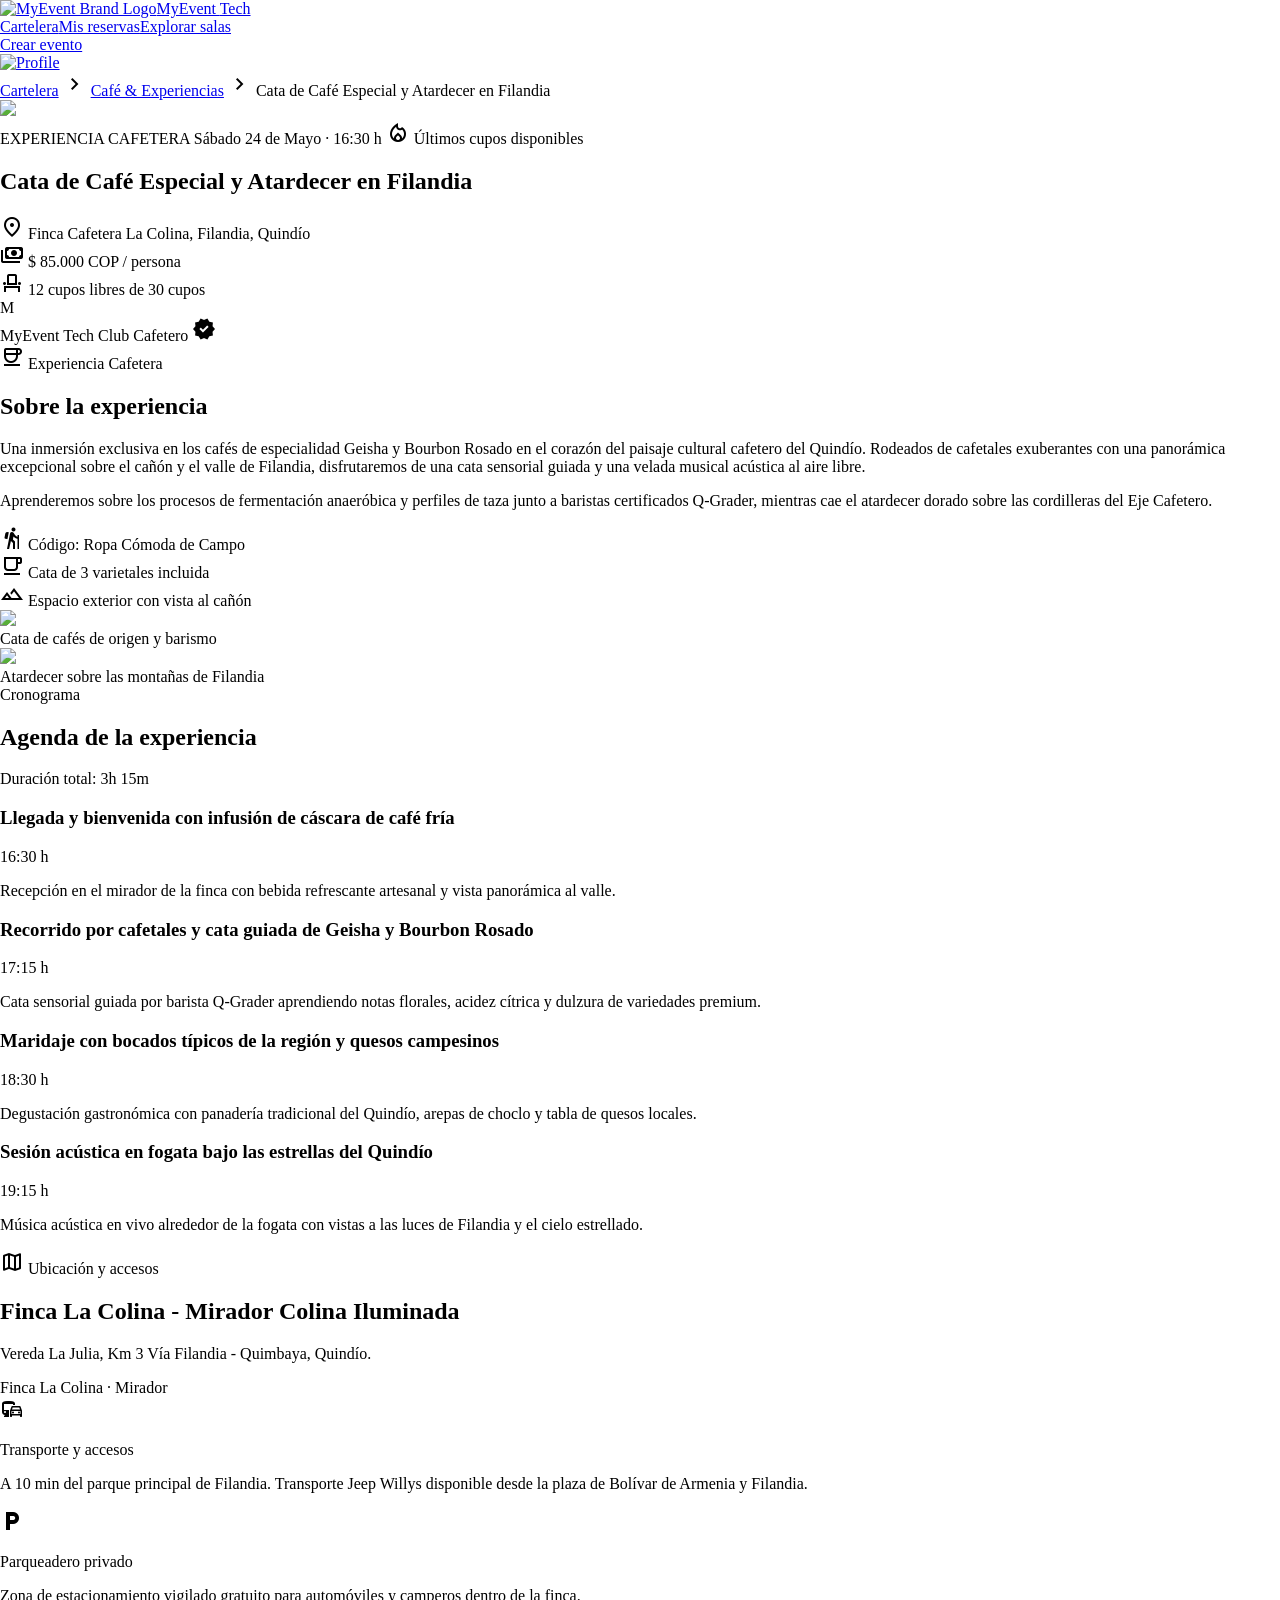
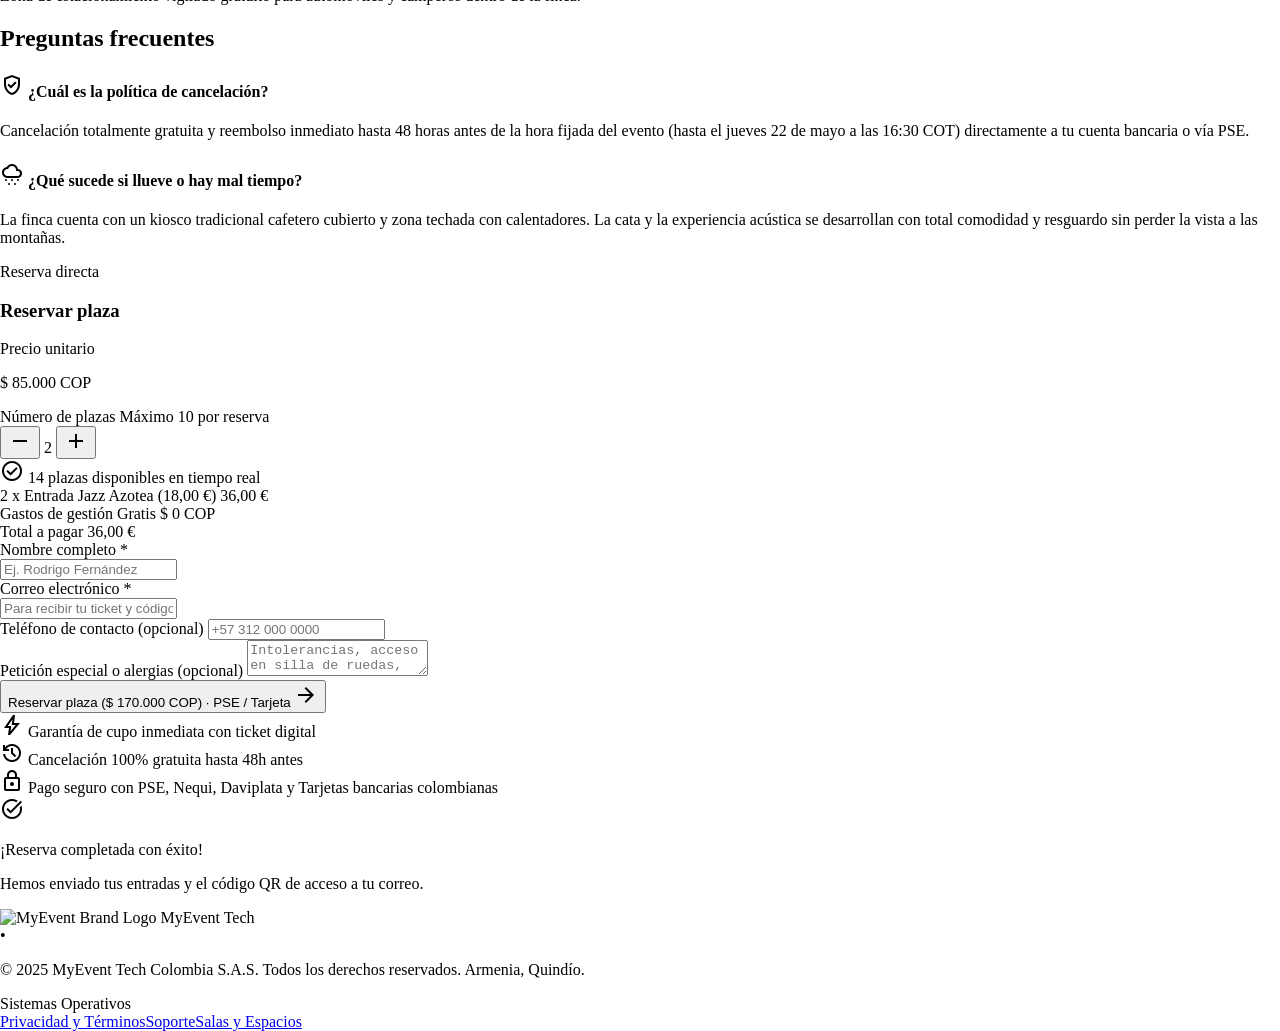
==== pages/event-detail/index.html @ c8f391ec "Structure and pages" ====
<!DOCTYPE html>
<html lang="es" data-page="event-detail" data-root="../../">

<head>
    <meta charset="utf-8">
    <meta content="width=device-width, initial-scale=1.0" name="viewport">
    <meta content="web_standard" name="shell-type">

    <!-- Fuentes -->
    <link href="https://fonts.googleapis.com" rel="preconnect">
    <link crossorigin="" href="https://fonts.gstatic.com" rel="preconnect">
    <link
        href="https://fonts.googleapis.com/css2?family=Inter:wght@400;500;600&amp;family=Space+Grotesk:wght@600;700&amp;display=swap"
        rel="stylesheet">
    <link
        href="https://fonts.googleapis.com/css2?family=Material+Symbols+Outlined:opsz,wght,FILL,GRAD@20..48,100..700,0..1,-50..200"
        rel="stylesheet">
    <link
        href="https://fonts.googleapis.com/css2?family=Material+Symbols+Outlined:wght,FILL@100..700,0..1&amp;display=swap"
        rel="stylesheet">

    <!-- Estilos propios -->
    <link rel="stylesheet" href="styles.css">

    <!-- Tailwind CDN + configuración del tema -->
    <script src="https://cdn.tailwindcss.com"></script>
    <script
        id="tailwind-config">tailwind.config = { darkMode: "class", theme: { extend: { colors: { "inverse-surface": "#2a3040", "on-secondary-fixed-variant": "#5a00c6", "on-primary-fixed-variant": "#003ea8", "on-secondary-container": "#fffbff", "on-primary-container": "#eeefff", "background": "#f9f9ff", "on-surface": "#151b2a", "error": "#ba1a1a", "surface-bright": "#f9f9ff", "on-background": "#151b2a", "inverse-on-surface": "#edf0ff", "secondary-container": "#8a4cfc", "on-secondary-fixed": "#25005a", "surface-container-highest": "#dce2f6", "on-primary-fixed": "#00174b", "primary": "#004ac6", "on-tertiary-container": "#d7f6ff", "surface-container-lowest": "#ffffff", "secondary-fixed": "#eaddff", "surface-dim": "#d3daee", "outline": "#737686", "on-tertiary-fixed": "#001f26", "primary-container": "#2563eb", "inverse-primary": "#b4c5ff", "primary-fixed": "#dbe1ff", "on-error": "#ffffff", "on-error-container": "#93000a", "tertiary-container": "#00788c", "tertiary-fixed-dim": "#4cd7f6", "surface-container": "#e9edff", "surface-variant": "#dce2f6", "on-tertiary-fixed-variant": "#004e5c", "on-primary": "#ffffff", "secondary-fixed-dim": "#d2bbff", "surface-container-low": "#f1f3ff", "tertiary-fixed": "#acedff", "error-container": "#ffdad6", "secondary": "#712ae2", "surface-container-high": "#e2e8fc", "on-surface-variant": "#434655", "surface": "#f9f9ff", "on-secondary": "#ffffff", "primary-fixed-dim": "#b4c5ff", "tertiary": "#005e6e", "outline-variant": "#c3c6d7", "on-tertiary": "#ffffff", "surface-tint": "#0053db" }, borderRadius: { DEFAULT: "0.25rem", lg: "0.5rem", xl: "0.75rem", full: "9999px" }, spacing: { "gutter-sm": "1rem", "space-xs": "0.25rem", margin: "1.5rem", "space-md": "1rem", "space-xl": "2.5rem", gutter: "1.5rem", "margin-lg": "3rem", "margin-sm": "1rem", "gutter-lg": "2rem", "space-lg": "1.5rem", "space-sm": "0.5rem" }, fontFamily: { "headline-lg": ["Space Grotesk"], "headline-lg-mobile": ["Space Grotesk"], "headline-sm": ["Space Grotesk"], "body-lg": ["Inter"], display: ["Space Grotesk"], "headline-md": ["Space Grotesk"], "display-mobile": ["Space Grotesk"], "label-lg": ["Space Grotesk"], "label-md": ["Space Grotesk"], "body-sm": ["Inter"], "label-sm": ["Space Grotesk"], "body-md": ["Inter"], "code-num": ["Space Grotesk"] }, fontSize: { "headline-lg": ["40px", { lineHeight: "48px", letterSpacing: "-0.025em", fontWeight: "600" }], "headline-lg-mobile": ["28px", { lineHeight: "34px", letterSpacing: "-0.02em", fontWeight: "600" }], "headline-sm": ["20px", { lineHeight: "28px", letterSpacing: "-0.01em", fontWeight: "600" }], "body-lg": ["18px", { lineHeight: "28px", letterSpacing: "-0.01em", fontWeight: "400" }], display: ["56px", { lineHeight: "64px", letterSpacing: "-0.03em", fontWeight: "700" }], "headline-md": ["28px", { lineHeight: "36px", letterSpacing: "-0.02em", fontWeight: "600" }], "display-mobile": ["36px", { lineHeight: "42px", letterSpacing: "-0.02em", fontWeight: "700" }], "label-lg": ["14px", { lineHeight: "20px", letterSpacing: "0.01em", fontWeight: "600" }], "label-md": ["12px", { lineHeight: "16px", letterSpacing: "0.04em", fontWeight: "600" }], "body-sm": ["13px", { lineHeight: "20px", letterSpacing: "0.005em", fontWeight: "400" }], "label-sm": ["11px", { lineHeight: "14px", letterSpacing: "0.06em", fontWeight: "700" }], "body-md": ["15px", { lineHeight: "24px", letterSpacing: "0em", fontWeight: "400" }], "code-num": ["24px", { lineHeight: "28px", letterSpacing: "-0.02em", fontWeight: "700" }] } } } };</script>
</head>

<body
    class="bg-surface font-body-md text-on-surface min-h-screen selection:bg-primary-fixed selection:text-on-primary-fixed">
    <div class="fixed inset-0 pointer-events-none z-0 overflow-hidden">
        <div
            class="absolute -top-40 left-1/2 -translate-x-1/2 w-[1000px] h-[480px] bg-gradient-to-b from-[#e0ecff]/60 via-[#dbeafe]/40 to-transparent blur-3xl opacity-70">
        </div>
        <div
            class="absolute top-1/4 right-0 w-[500px] h-[500px] bg-secondary-fixed/30 rounded-full blur-[120px] pointer-events-none">
        </div>
    </div>

    <header class="fixed top-0 inset-x-0 z-50 bg-surface/80 backdrop-blur-xl shadow-[0_1px_8px_rgba(0,0,0,0.04)]">
        <div class="h-16 max-w-7xl mx-auto px-6 lg:px-12 flex items-center justify-between gap-6">
            <div class="flex items-center gap-8"><a class="flex items-center gap-3 transition-transform active:scale-95"
                    data-path="cartelera" href="#"><img alt="MyEvent Brand Logo" class="h-8 w-auto object-contain"
                        src="https://lh3.googleusercontent.com/aida/[base64]"><span
                        class="font-headline-sm text-headline-sm font-bold tracking-tight text-on-surface">MyEvent <span
                            class="text-primary font-normal text-body-sm align-middle ml-1 px-2 py-0.5 rounded-full bg-surface-container-high">Tech</span></span></a>
                <nav class="hidden md:flex items-center gap-2"
                    data-active-classes="bg-surface-container text-primary font-label-lg rounded-full px-4 py-1.5 shadow-sm">
                    <a class="px-3.5 py-1.5 font-label-lg text-label-lg text-on-surface-variant hover:text-on-surface transition-colors rounded-full"
                        data-path="cartelera" href="#">Cartelera</a><a
                        class="px-3.5 py-1.5 font-label-lg text-label-lg text-on-surface-variant hover:text-on-surface transition-colors rounded-full"
                        data-path="mis-reservas" href="#">Mis reservas</a><a
                        class="px-3.5 py-1.5 font-label-lg text-label-lg text-on-surface-variant hover:text-on-surface transition-colors rounded-full"
                        data-path="explorar-salas" href="#">Explorar salas</a>
                </nav>
            </div>
            <div class="flex items-center gap-4"><a
                    class="hidden sm:inline-flex items-center justify-center px-4 py-2 font-label-lg text-label-lg text-on-primary bg-primary hover:bg-primary-container rounded-full transition-all shadow-[0_4px_14px_0_rgba(37,99,235,0.28)] active:scale-95"
                    data-path="crear-evento" href="#">Crear evento</a>
                <div class="flex items-center gap-3 pl-2"><a
                        class="flex items-center gap-2 rounded-full focus:outline-none focus:ring-2 focus:ring-primary focus:ring-offset-2 transition-transform hover:scale-105"
                        data-path="perfil" href="#"><img alt="Profile"
                            class="w-8 h-8 rounded-full object-cover ring-2 ring-surface-container-highest"
                            src="https://lh3.googleusercontent.com/aida-public/[base64]"></a>
                </div>
            </div>
        </div>
    </header>

    <main class="relative z-10 w-full pt-16 bg-transparent min-h-[calc(100vh-280px)]">
        <div class="flex flex-col w-full">
            <div class="max-w-7xl mx-auto w-full px-4 sm:px-6 lg:px-12 py-8">

                <!-- Breadcrumb Nav -->
                <nav aria-label="Ruta de navegación"
                    class="flex items-center gap-2 mb-6 text-on-surface-variant font-label-md text-label-md">
                    <a class="hover:text-primary transition-colors" data-path="cartelera" href="#">Cartelera</a>
                    <span class="material-symbols-outlined text-outline text-[16px]">chevron_right</span>
                    <a class="hover:text-primary transition-colors" data-path="cartelera" data-params="cat=cafe-experiencias"
                        href="#">Café &amp; Experiencias</a>
                    <span class="material-symbols-outlined text-outline text-[16px]">chevron_right</span>
                    <span class="text-on-surface font-semibold truncate max-w-xs md:max-w-md">Cata de Café Especial y
                        Atardecer en Filandia</span>
                </nav>

                <!-- Hero Card Banner -->
                <section class="relative w-full rounded-2xl overflow-hidden bg-surface-container-lowest shadow-xl mb-10">
                    <div class="absolute inset-0 z-0">
                        <img class="w-full h-full object-cover object-center filter brightness-[0.88]"
                            data-alt="Cata de café especial y atardecer con vista panorámica a la cordillera en Filandia Quindío"
                            src="https://lh3.googleusercontent.com/aida-public/[base64]">
                        <div class="absolute inset-0 bg-gradient-to-t from-[#0e1422] via-[#0e1422]/65 to-transparent">
                        </div>
                        <div class="absolute inset-0 bg-gradient-to-r from-[#0e1422]/90 via-[#0e1422]/40 to-transparent">
                        </div>
                    </div>
                    <div class="relative z-10 p-6 sm:p-10 lg:p-14 flex flex-col justify-end min-h-[440px] text-white">
                        <div class="flex flex-wrap items-center gap-3 mb-4"><span
                                class="px-3.5 py-1 rounded-full bg-primary text-on-primary font-label-sm text-label-sm tracking-wider uppercase shadow-md flex items-center gap-1.5">
                                <span class="w-1.5 h-1.5 rounded-full bg-white animate-pulse"></span>
                                EXPERIENCIA CAFETERA
                            </span>
                            <span
                                class="px-3.5 py-1 rounded-full bg-white/15 backdrop-blur-md text-white font-label-md text-label-md">
                                Sábado 24 de Mayo · 16:30 h
                            </span>
                            <span
                                class="px-3.5 py-1 rounded-full bg-rose-500/20 backdrop-blur-md text-rose-300 font-label-sm text-label-sm font-semibold flex items-center gap-1">
                                <span class="material-symbols-outlined text-[16px]">local_fire_department</span>
                                Últimos cupos disponibles
                            </span>
                        </div>
                        <h1
                            class="font-display text-headline-lg lg:text-display font-bold tracking-tight text-white mb-6 max-w-3xl leading-tight">
                            Cata de Café Especial y Atardecer en Filandia</h1>
                        <div class="flex flex-wrap items-center justify-between gap-6 pt-4 border-t border-white/15">
                            <div class="flex flex-wrap items-center gap-y-3 gap-x-6 text-slate-200 font-body-sm text-body-sm">
                                <div class="flex items-center gap-2">
                                    <span class="material-symbols-outlined text-primary-fixed-dim text-[20px]">location_on</span>
                                    <span>Finca Cafetera La Colina, Filandia, Quindío</span>
                                </div>
                                <div class="flex items-center gap-2">
                                    <span class="material-symbols-outlined text-primary-fixed-dim text-[20px]">payments</span>
                                    <span class="font-semibold text-white">$ 85.000 COP</span>
                                    <span class="text-white/70">/ persona</span>
                                </div>
                                <div class="flex items-center gap-2">
                                    <span class="material-symbols-outlined text-emerald-400 text-[20px]">event_seat</span>
                                    <span class="text-emerald-300 font-medium">12 cupos libres</span>
                                    <span class="text-white/60">de 30 cupos</span>
                                </div>
                            </div>
                            <div
                                class="flex items-center gap-3 bg-white/10 backdrop-blur-md rounded-full px-4 py-1.5 border border-white/10">
                                <div
                                    class="w-6 h-6 rounded-full bg-secondary text-on-secondary flex items-center justify-center font-label-sm text-label-sm font-bold">
                                    M
                                </div>
                                <div class="flex items-center gap-1 text-white">
                                    <span class="font-label-md text-label-md">MyEvent Tech Club Cafetero</span>
                                    <span
                                        class="material-symbols-outlined text-primary-fixed-dim text-[18px] material-symbols-filled">verified</span>
                                </div>
                            </div>
                        </div>
                    </div>
                </section>

                <!-- Main Content Layout: 2 Columns Bento / Split Panel -->
                <div class="grid grid-cols-1 lg:grid-cols-12 gap-8 items-start">

                    <!-- Left Column: Details & Experience (7 cols) -->
                    <div class="lg:col-span-7 space-y-8">

                        <!-- Experience Description -->
                        <article class="p-6 sm:p-8 rounded-2xl bg-surface-container-lowest shadow-sm">
                            <div class="flex items-center gap-2 text-primary mb-3">
                                <span class="material-symbols-outlined text-[22px]">coffee</span>
                                <span class="font-label-sm text-label-sm uppercase tracking-wider font-bold">Experiencia
                                    Cafetera</span>
                            </div>
                            <h2 class="font-headline-md text-headline-md font-bold text-on-surface mb-4">
                                Sobre la experiencia
                            </h2>
                            <div class="space-y-4 font-body-md text-body-md text-on-surface-variant leading-relaxed">
                                <p>
                                    Una inmersión exclusiva en los cafés de especialidad Geisha y Bourbon Rosado en el
                                    corazón del paisaje
                                    cultural cafetero del Quindío. Rodeados de cafetales exuberantes con una panorámica
                                    excepcional sobre
                                    el cañón y el valle de Filandia, disfrutaremos de una cata sensorial guiada y una
                                    velada musical
                                    acústica al aire libre.
                                </p>
                                <p>
                                    Aprenderemos sobre los procesos de fermentación anaeróbica y perfiles de taza junto
                                    a baristas
                                    certificados Q-Grader, mientras cae el atardecer dorado sobre las cordilleras del
                                    Eje Cafetero.
                                </p>
                                <div class="flex flex-wrap gap-4 pt-4 mt-2">
                                    <div class="flex items-center gap-2 text-on-surface bg-surface-container px-3.5 py-2 rounded-xl">
                                        <span class="material-symbols-outlined text-primary text-[20px]">hiking</span>
                                        <span class="font-label-md text-label-md">Código: Ropa Cómoda de Campo</span>
                                    </div>
                                    <div class="flex items-center gap-2 text-on-surface bg-surface-container px-3.5 py-2 rounded-xl">
                                        <span class="material-symbols-outlined text-primary text-[20px]">local_cafe</span>
                                        <span class="font-label-md text-label-md">Cata de 3 varietales incluida</span>
                                    </div>
                                    <div class="flex items-center gap-2 text-on-surface bg-surface-container px-3.5 py-2 rounded-xl">
                                        <span class="material-symbols-outlined text-primary text-[20px]">filter_hdr</span>
                                        <span class="font-label-md text-label-md">Espacio exterior con vista al cañón</span>
                                    </div>
                                </div>
                            </div>
                        </article>

                        <!-- Visual Mosaic Highlight -->
                        <div class="grid grid-cols-2 gap-4">
                            <div class="relative rounded-2xl overflow-hidden h-48 bg-surface-container-high shadow-sm group">
                                <img class="w-full h-full object-cover group-hover:scale-105 transition-transform duration-500"
                                    data-alt="Close up of artisanal coffee cupping session with freshly roasted specialty coffee beans and cupping spoons"
                                    src="https://lh3.googleusercontent.com/aida-public/[base64]">
                                <div class="absolute inset-0 bg-gradient-to-t from-black/60 via-transparent to-transparent flex items-end p-4">
                                    <span class="text-white font-label-md text-label-md font-semibold">Cata de cafés de origen y barismo</span>
                                </div>
                            </div>
                            <div class="relative rounded-2xl overflow-hidden h-48 bg-surface-container-high shadow-sm group">
                                <img class="w-full h-full object-cover group-hover:scale-105 transition-transform duration-500"
                                    data-alt="Spectacular golden sunset over lush green coffee plantation mountains in Filandia Quindio Colombia"
                                    src="https://lh3.googleusercontent.com/aida-public/[base64]">
                                <div class="absolute inset-0 bg-gradient-to-t from-black/60 via-transparent to-transparent flex items-end p-4">
                                    <span class="text-white font-label-md text-label-md font-semibold">Atardecer sobre las montañas de Filandia</span>
                                </div>
                            </div>
                        </div>

                        <!-- Event Timeline / Agenda -->
                        <article class="p-6 sm:p-8 rounded-2xl bg-surface-container-lowest shadow-sm">
                            <div class="flex items-center justify-between mb-6">
                                <div>
                                    <span class="font-label-sm text-label-sm uppercase tracking-wider font-bold text-primary">Cronograma</span>
                                    <h2 class="font-headline-md text-headline-md font-bold text-on-surface">Agenda de la experiencia</h2>
                                </div>
                                <span class="px-3 py-1 rounded-full bg-surface-container text-on-surface-variant font-label-sm text-label-sm">
                                    Duración total: 3h 15m
                                </span>
                            </div>
                            <div
                                class="relative pl-6 space-y-8 before:absolute before:left-[11px] before:top-2 before:bottom-2 before:w-[2px] before:bg-surface-container-highest">
                                <div class="relative">
                                    <span class="absolute -left-[30px] top-1 w-5 h-5 rounded-full bg-primary-container flex items-center justify-center ring-4 ring-surface-container-lowest">
                                        <span class="w-2 h-2 rounded-full bg-white"></span>
                                    </span>
                                    <div class="flex flex-col sm:flex-row sm:items-center sm:justify-between gap-1 mb-1">
                                        <h3 class="font-headline-sm text-headline-sm font-semibold text-on-surface">
                                            Llegada y bienvenida con infusión de cáscara de café fría</h3>
                                        <span class="font-code-num text-label-lg font-bold text-primary">16:30 h</span>
                                    </div>
                                    <p class="font-body-sm text-body-sm text-on-surface-variant">Recepción en el mirador
                                        de la finca con bebida refrescante artesanal y vista panorámica al valle.</p>
                                </div>
                                <div class="relative">
                                    <span class="absolute -left-[30px] top-1 w-5 h-5 rounded-full bg-secondary flex items-center justify-center ring-4 ring-surface-container-lowest">
                                        <span class="w-2 h-2 rounded-full bg-white"></span>
                                    </span>
                                    <div class="flex flex-col sm:flex-row sm:items-center sm:justify-between gap-1 mb-1">
                                        <h3 class="font-headline-sm text-headline-sm font-semibold text-on-surface">
                                            Recorrido por cafetales y cata guiada de Geisha y Bourbon Rosado</h3>
                                        <span class="font-code-num text-label-lg font-bold text-secondary">17:15 h</span>
                                    </div>
                                    <p class="font-body-sm text-body-sm text-on-surface-variant">Cata sensorial guiada
                                        por barista Q-Grader aprendiendo notas florales, acidez cítrica y dulzura de variedades premium.</p>
                                </div>
                                <div class="relative">
                                    <span class="absolute -left-[30px] top-1 w-5 h-5 rounded-full bg-outline-variant flex items-center justify-center ring-4 ring-surface-container-lowest">
                                        <span class="w-2 h-2 rounded-full bg-white"></span>
                                    </span>
                                    <div class="flex flex-col sm:flex-row sm:items-center sm:justify-between gap-1 mb-1">
                                        <h3 class="font-headline-sm text-headline-sm font-semibold text-on-surface">
                                            Maridaje con bocados típicos de la región y quesos campesinos</h3>
                                        <span class="font-code-num text-label-lg font-bold text-on-surface-variant">18:30 h</span>
                                    </div>
                                    <p class="font-body-sm text-body-sm text-on-surface-variant">Degustación
                                        gastronómica con panadería tradicional del Quindío, arepas de choclo y tabla de quesos locales.</p>
                                </div>
                                <div class="relative">
                                    <span class="absolute -left-[30px] top-1 w-5 h-5 rounded-full bg-primary flex items-center justify-center ring-4 ring-surface-container-lowest">
                                        <span class="w-2 h-2 rounded-full bg-white"></span>
                                    </span>
                                    <div class="flex flex-col sm:flex-row sm:items-center sm:justify-between gap-1 mb-1">
                                        <h3 class="font-headline-sm text-headline-sm font-semibold text-on-surface">
                                            Sesión acústica en fogata bajo las estrellas del Quindío</h3>
                                        <span class="font-code-num text-label-lg font-bold text-primary">19:15 h</span>
                                    </div>
                                    <p class="font-body-sm text-body-sm text-on-surface-variant">Música acústica en vivo
                                        alrededor de la fogata con vistas a las luces de Filandia y el cielo estrellado.</p>
                                </div>
                            </div>
                        </article>

                        <!-- Location & Map -->
                        <article class="p-6 sm:p-8 rounded-2xl bg-surface-container-lowest shadow-sm">
                            <div class="flex items-center gap-2 text-primary mb-2">
                                <span class="material-symbols-outlined text-[22px]">map</span>
                                <span class="font-label-sm text-label-sm uppercase tracking-wider font-bold">Ubicación y accesos</span>
                            </div>
                            <h2 class="font-headline-md text-headline-md font-bold text-on-surface mb-2">
                                Finca La Colina - Mirador Colina Iluminada
                            </h2>
                            <p class="font-body-md text-body-md text-on-surface-variant mb-6">
                                Vereda La Julia, Km 3 Vía Filandia - Quimbaya, Quindío.
                            </p>
                            <div class="w-full h-64 bg-surface-container-high rounded-xl relative overflow-hidden shadow-inner flex items-center justify-center"
                                data-location="Filandia Quindio">
                                <div class="absolute inset-0 bg-map-filandia"></div>
                                <div class="relative z-10 bg-surface/90 backdrop-blur-md px-4 py-2.5 rounded-full shadow-lg flex items-center gap-2.5">
                                    <span class="w-3 h-3 rounded-full bg-primary animate-ping"></span>
                                    <span class="font-label-md text-label-md text-on-surface font-bold">Finca La Colina · Mirador</span>
                                </div>
                            </div>
                            <div class="grid grid-cols-1 sm:grid-cols-2 gap-4 mt-6">
                                <div class="p-4 rounded-xl bg-surface-container-low flex items-start gap-3">
                                    <span class="material-symbols-outlined text-primary text-[24px]">commute</span>
                                    <div>
                                        <p class="font-label-md text-label-md font-bold text-on-surface">Transporte y accesos</p>
                                        <p class="font-body-sm text-body-sm text-on-surface-variant">A 10 min del parque
                                            principal de Filandia. Transporte Jeep Willys disponible desde la plaza de Bolívar de Armenia y Filandia.</p>
                                    </div>
                                </div>
                                <div class="p-4 rounded-xl bg-surface-container-low flex items-start gap-3">
                                    <span class="material-symbols-outlined text-primary text-[24px]">local_parking</span>
                                    <div>
                                        <p class="font-label-md text-label-md font-bold text-on-surface">Parqueadero privado</p>
                                        <p class="font-body-sm text-body-sm text-on-surface-variant">Zona de
                                            estacionamiento vigilado gratuito para automóviles y camperos dentro de la finca.</p>
                                    </div>
                                </div>
                            </div>
                        </article>

                        <!-- FAQs Section -->
                        <article class="p-6 sm:p-8 rounded-2xl bg-surface-container-lowest shadow-sm">
                            <h2 class="font-headline-md text-headline-md font-bold text-on-surface mb-6">
                                Preguntas frecuentes
                            </h2>
                            <div class="space-y-4">
                                <div class="p-4 rounded-xl bg-surface-container-low">
                                    <h4 class="font-headline-sm text-body-lg font-semibold text-on-surface flex items-center gap-2 mb-1">
                                        <span class="material-symbols-outlined text-primary text-[20px]">verified_user</span>
                                        ¿Cuál es la política de cancelación?
                                    </h4>
                                    <p class="font-body-sm text-body-sm text-on-surface-variant">Cancelación totalmente
                                        gratuita y reembolso inmediato hasta 48 horas antes de la hora fijada del evento (hasta el jueves 22
                                        de mayo a las 16:30 COT) directamente a tu cuenta bancaria o vía PSE.</p>
                                </div>
                                <div class="p-4 rounded-xl bg-surface-container-low">
                                    <h4 class="font-headline-sm text-body-lg font-semibold text-on-surface flex items-center gap-2 mb-1">
                                        <span class="material-symbols-outlined text-primary text-[20px]">cloudy_snowing</span>
                                        ¿Qué sucede si llueve o hay mal tiempo?
                                    </h4>
                                    <p class="font-body-sm text-body-sm text-on-surface-variant">La finca cuenta con un
                                        kiosco tradicional cafetero cubierto y zona techada con calentadores. La cata y la experiencia
                                        acústica se desarrollan con total comodidad y resguardo sin perder la vista a las montañas.</p>
                                </div>
                            </div>
                        </article>
                    </div>

                    <!-- Right Column: Interactive Booking Floating Card (5 cols) -->
                    <div class="lg:col-span-5 lg:sticky lg:top-24">
                        <div class="rounded-2xl bg-surface-container-lowest p-6 sm:p-8 shadow-[0_12px_40px_-8px_rgba(0,42,120,0.12)] relative overflow-hidden">
                            <div class="absolute top-0 left-0 right-0 h-1.5 bg-gradient-to-r from-primary via-secondary to-primary-container"></div>
                            <div class="flex items-start justify-between gap-4 mb-6">
                                <div>
                                    <span class="font-label-sm text-label-sm font-bold uppercase tracking-wider text-primary">Reserva directa</span>
                                    <h3 class="font-headline-md text-headline-md font-bold text-on-surface">Reservar plaza</h3>
                                </div>
                                <div class="text-right">
                                    <span class="text-on-surface-variant font-label-sm text-label-sm">Precio unitario</span>
                                    <p class="font-code-num text-headline-sm text-primary font-bold">$ 85.000 COP</p>
                                </div>
                            </div>

                            <!-- Interactive Stepper -->
                            <div class="bg-surface-container-low rounded-xl p-4 mb-6">
                                <div class="flex items-center justify-between mb-2">
                                    <div>
                                        <span class="font-headline-sm text-body-md font-semibold text-on-surface block">Número de plazas</span>
                                        <span class="font-body-sm text-body-sm text-on-surface-variant">Máximo 10 por reserva</span>
                                    </div>
                                    <div class="flex items-center gap-3 bg-surface-container-lowest px-3 py-1.5 rounded-full shadow-sm">
                                        <button aria-label="Restar una plaza"
                                            class="w-8 h-8 rounded-full bg-surface-container text-on-surface flex items-center justify-center hover:bg-surface-container-highest transition-colors active:scale-95 disabled:opacity-40"
                                            id="btn-decrement" type="button">
                                            <span class="material-symbols-outlined text-[18px]">remove</span>
                                        </button>
                                        <span class="font-code-num text-headline-sm text-on-surface font-bold min-w-[24px] text-center" id="ticket-count">2</span>
                                        <button aria-label="Añadir una plaza"
                                            class="w-8 h-8 rounded-full bg-primary text-on-primary flex items-center justify-center hover:bg-primary-container transition-colors active:scale-95"
                                            id="btn-increment" type="button">
                                            <span class="material-symbols-outlined text-[18px]">add</span>
                                        </button>
                                    </div>
                                </div>
                                <div class="flex items-center gap-1.5 text-emerald-600 font-label-md text-label-md mt-2 pt-2 border-t border-surface-container">
                                    <span class="material-symbols-outlined text-[16px]">check_circle</span>
                                    <span>14 plazas disponibles en tiempo real</span>
                                </div>
                            </div>

                            <!-- Price Breakdown -->
                            <div class="space-y-2.5 mb-6 text-body-sm font-body-sm text-on-surface-variant border-b border-surface-container pb-5">
                                <div class="flex items-center justify-between">
                                    <span id="label-tickets-calc">2 x Entrada Jazz Azotea (18,00 €)</span>
                                    <span class="font-medium text-on-surface font-code-num" id="tickets-subtotal">36,00 €</span>
                                </div>
                                <div class="flex items-center justify-between">
                                    <span class="flex items-center gap-1">
                                        Gastos de gestión
                                        <span class="px-1.5 py-0.5 rounded bg-emerald-100 text-emerald-700 text-[10px] font-bold uppercase">Gratis</span>
                                    </span>
                                    <span class="font-medium text-emerald-600 font-code-num">$ 0 COP</span>
                                </div>
                                <div class="flex items-center justify-between pt-2 text-on-surface font-headline-sm text-headline-sm">
                                    <span>Total a pagar</span>
                                    <span class="text-primary font-code-num font-bold" id="total-price">36,00 €</span>
                                </div>
                            </div>

                            <!-- Booking Input Form -->
                            <form class="space-y-4" id="reservation-form"
                                onsubmit="event.preventDefault(); handleBooking();">
                                <div>
                                    <label class="block font-label-md text-label-md text-on-surface mb-1 font-medium" for="name">
                                        Nombre completo <span class="text-error">*</span>
                                    </label>
                                    <div class="relative">
                                        <input
                                            class="w-full h-12 px-4 rounded-xl bg-surface-container-low text-on-surface placeholder:text-outline font-body-md text-body-md focus:outline-none focus:ring-2 focus:ring-primary focus:bg-surface-container-lowest transition-all"
                                            id="name" placeholder="Ej. Rodrigo Fernández" required="" type="text">
                                    </div>
                                </div>
                                <div>
                                    <label class="block font-label-md text-label-md text-on-surface mb-1 font-medium" for="email">
                                        Correo electrónico <span class="text-error">*</span>
                                    </label>
                                    <div class="relative">
                                        <input
                                            class="w-full h-12 px-4 rounded-xl bg-surface-container-low text-on-surface placeholder:text-outline font-body-md text-body-md focus:outline-none focus:ring-2 focus:ring-primary focus:bg-surface-container-lowest transition-all"
                                            id="email" placeholder="Para recibir tu ticket y código QR" required=""
                                            type="email">
                                    </div>
                                </div>
                                <div>
                                    <label class="block font-label-md text-label-md text-on-surface mb-1 font-medium" for="phone">
                                        Teléfono de contacto <span class="text-on-surface-variant font-normal">(opcional)</span>
                                    </label>
                                    <input
                                        class="w-full h-12 px-4 rounded-xl bg-surface-container-low text-on-surface placeholder:text-outline font-body-md text-body-md focus:outline-none focus:ring-2 focus:ring-primary focus:bg-surface-container-lowest transition-all"
                                        id="phone" placeholder="+57 312 000 0000" type="tel">
                                </div>
                                <div>
                                    <label class="block font-label-md text-label-md text-on-surface mb-1 font-medium" for="notes">
                                        Petición especial o alergias <span class="text-on-surface-variant font-normal">(opcional)</span>
                                    </label>
                                    <textarea
                                        class="w-full p-3 rounded-xl bg-surface-container-low text-on-surface placeholder:text-outline font-body-sm text-body-sm focus:outline-none focus:ring-2 focus:ring-primary focus:bg-surface-container-lowest transition-all resize-none"
                                        id="notes" placeholder="Intolerancias, acceso en silla de ruedas, etc."
                                        rows="2"></textarea>
                                </div>
                                <button
                                    class="w-full h-14 mt-4 rounded-full bg-primary hover:bg-primary-container text-on-primary font-label-lg text-label-lg font-bold shadow-[0_6px_20px_0_rgba(37,99,235,0.38)] active:scale-[0.98] transition-all flex items-center justify-center gap-2 group"
                                    id="btn-submit" type="submit">
                                    <span id="btn-submit-text">Reservar plaza ($ 170.000 COP) · PSE / Tarjeta</span>
                                    <span class="material-symbols-outlined text-[20px] group-hover:translate-x-1 transition-transform">arrow_forward</span>
                                </button>
                            </form>

                            <!-- Security and Guarantee Badges -->
                            <div class="mt-6 pt-5 border-t border-surface-container space-y-2.5">
                                <div class="flex items-center gap-2 text-on-surface font-label-sm text-label-sm">
                                    <span class="material-symbols-outlined text-primary text-[18px]">bolt</span>
                                    <span>Garantía de cupo inmediata con ticket digital</span>
                                </div>
                                <div class="flex items-center gap-2 text-on-surface-variant font-label-sm text-label-sm">
                                    <span class="material-symbols-outlined text-emerald-600 text-[18px]">history</span>
                                    <span>Cancelación 100% gratuita hasta 48h antes</span>
                                </div>
                                <div class="flex items-center gap-2 text-on-surface-variant font-label-sm text-label-sm">
                                    <span class="material-symbols-outlined text-outline text-[18px]">lock</span>
                                    <span>Pago seguro con PSE, Nequi, Daviplata y Tarjetas bancarias colombianas</span>
                                </div>
                            </div>

                            <!-- Notification Toast (Hidden by default) -->
                            <div class="hidden mt-6 p-4 rounded-xl bg-emerald-50 text-emerald-900 flex items-start gap-3 border border-emerald-200 animate-fadeIn"
                                id="booking-success">
                                <span class="material-symbols-outlined text-emerald-600 text-[24px]">task_alt</span>
                                <div>
                                    <p class="font-headline-sm text-body-md font-bold text-emerald-900">¡Reserva completada con éxito!</p>
                                    <p class="font-body-sm text-body-sm text-emerald-700">Hemos enviado tus entradas y el código QR de acceso a tu correo.</p>
                                </div>
                            </div>
                        </div>
                    </div>
                </div>
            </div>
        </div>
    </main>

    <footer class="relative z-10 w-full bg-surface-container-low mt-20 shadow-[0_-1px_12px_rgba(0,0,0,0.02)]">
        <div class="max-w-7xl mx-auto px-6 lg:px-12 py-12 flex flex-col md:flex-row items-center justify-between gap-6">
            <div class="flex flex-col sm:flex-row items-center gap-4 text-center sm:text-left">
                <div class="flex items-center gap-2.5">
                    <img alt="MyEvent Brand Logo" class="h-5 w-auto object-contain grayscale opacity-70"
                        src="https://lh3.googleusercontent.com/aida/[base64]">
                    <span class="font-headline-sm text-label-lg font-bold text-on-surface-variant">MyEvent Tech</span>
                </div>
                <span class="hidden sm:inline text-outline-variant">•</span>
                <p class="font-body-sm text-body-sm text-on-surface-variant">© 2025 MyEvent Tech Colombia S.A.S. Todos
                    los derechos reservados. Armenia, Quindío.</p>
            </div>
            <div class="flex flex-wrap items-center justify-center gap-6 font-label-sm text-label-sm text-on-surface-variant">
                <div class="flex items-center gap-2"><span
                        class="inline-block w-2 h-2 rounded-full bg-emerald-500 animate-pulse"></span><span
                        class="text-on-surface-variant font-medium">Sistemas Operativos</span></div><a
                    class="hover:text-on-surface transition-colors" data-path="privacidad" href="#">Privacidad y
                    Términos</a><a class="hover:text-on-surface transition-colors" data-path="soporte"
                    href="#">Soporte</a><a class="hover:text-on-surface transition-colors" data-path="explorar-salas"
                    href="#">Salas y Espacios</a>
            </div>
        </div>
    </footer>

    <script src="script.js"></script>
    <script src="../../nav.js"></script>
</body>

</html>
---- pages/event-detail/styles.css ----
/* ============================================================
   MyEvent Tech — Detalle de Evento
   Estilos base + utilidades propias
   (los estilos visuales vienen de Tailwind CDN)
   ============================================================ */

/* ---------- Reset / Base ---------- */
html,
body {
  margin: 0;
  padding: 0;
}

body {
  overscroll-behavior: none;
}

/* Evita márgenes fantasma dentro de <main> */
main > :first-child {
  margin-top: 0 !important;
}

main > :last-child {
  margin-bottom: 0 !important;
}

/* ---------- Scrollbars ---------- */
::-webkit-scrollbar {
  display: none;
}

.scrollbar-none {
  -ms-overflow-style: none;  /* IE / Edge */
  scrollbar-width: none;     /* Firefox */
}

.scrollbar-none::-webkit-scrollbar {
  display: none;
}

/* ---------- Utilidades extraídas de estilos inline ---------- */

/* Icono Material Symbols con relleno sólido */
.material-symbols-filled {
  font-variation-settings: 'FILL' 1;
}

/* Fondo del mapa: Finca La Colina – Mirador (Filandia, Quindío) */
.bg-map-filandia {
  background-image: url('https://lh3.googleusercontent.com/aida-public/[base64]');
  background-size: cover;
  background-position: center;
}

/* ---------- Animación de aparición (toast de reserva) ---------- */
@keyframes fadeIn {
  from {
    opacity: 0;
    transform: translateY(6px);
  }
  to {
    opacity: 1;
    transform: translateY(0);
  }
}

.animate-fadeIn {
  animation: fadeIn 0.35s ease-out both;
}
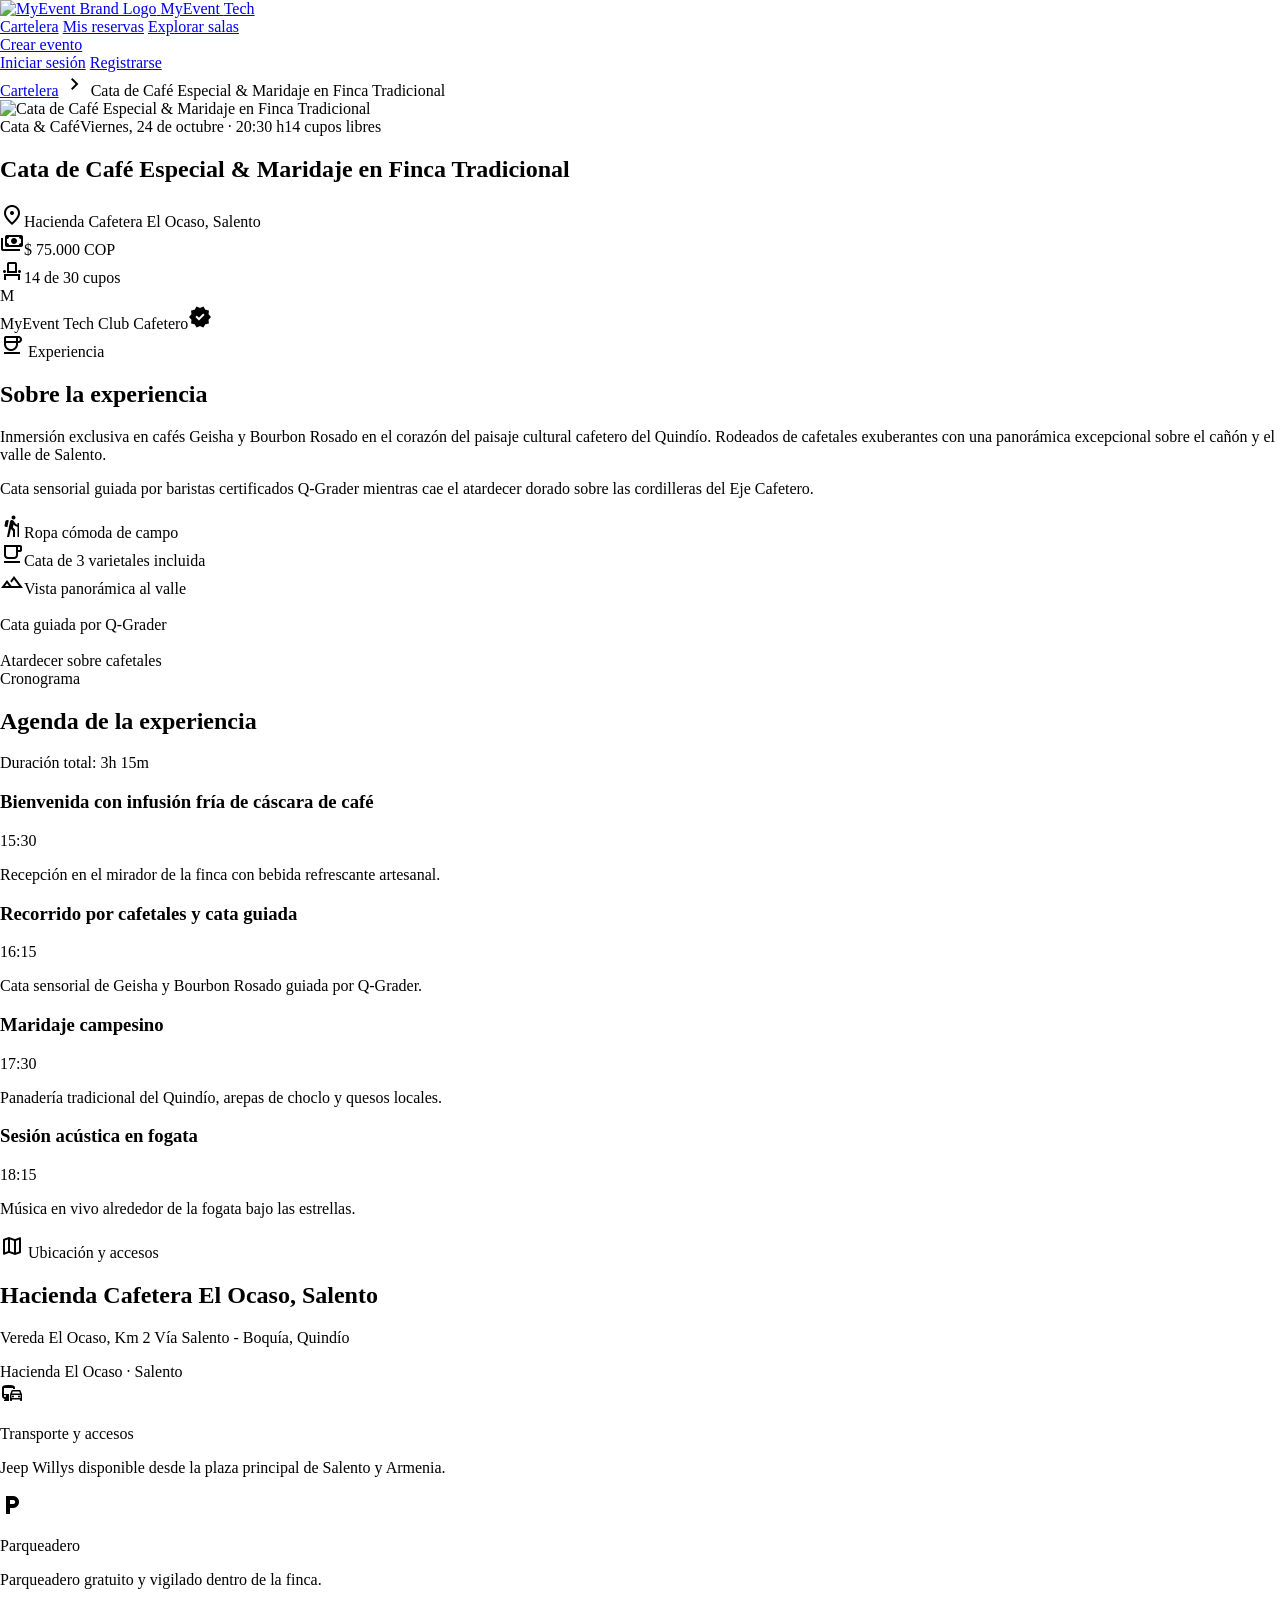
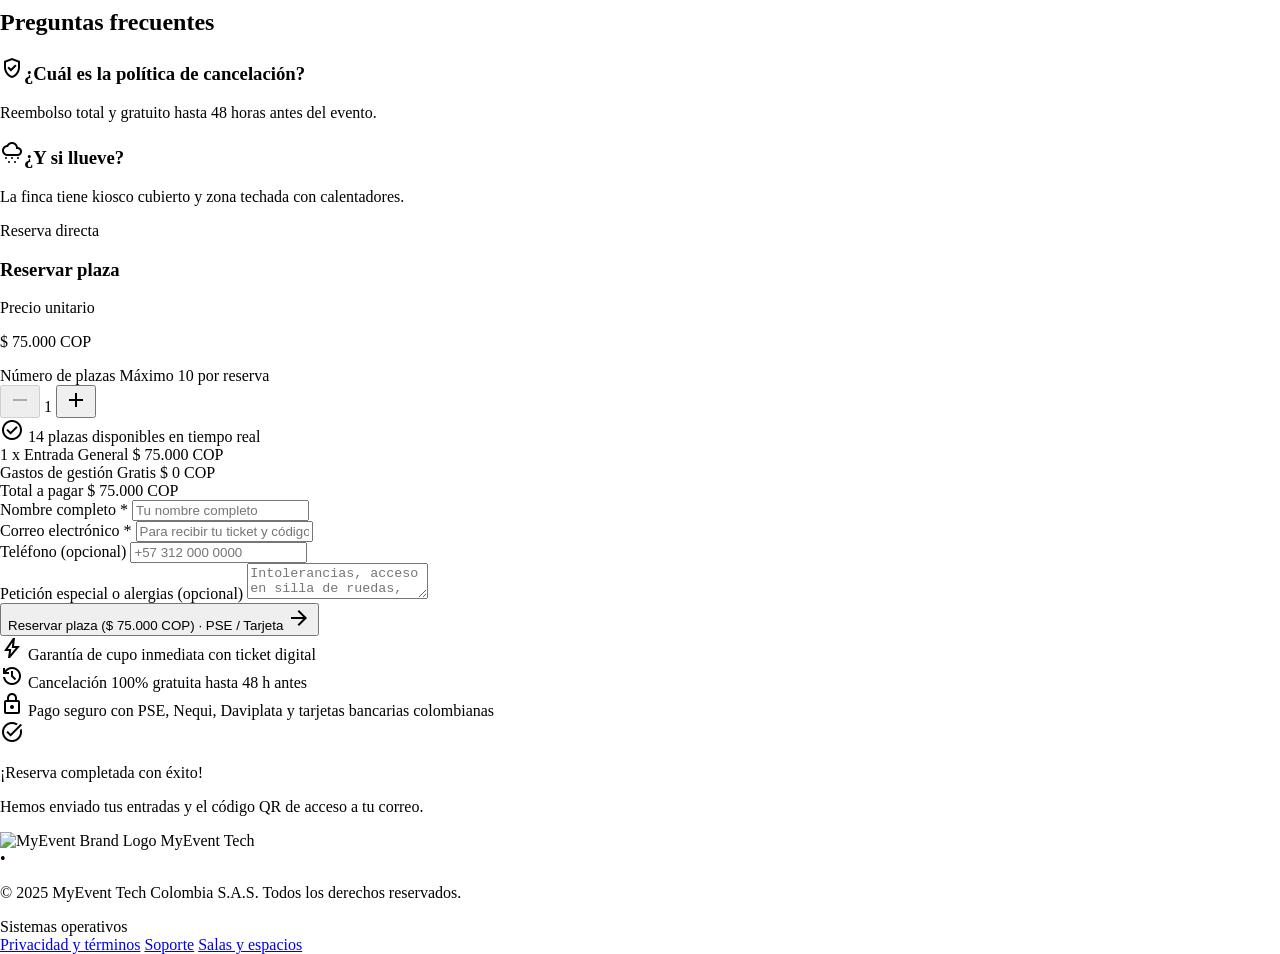
==== commit a7d2a851: "Event detail complete" ====
--- a/pages/event-detail/index.html
+++ b/pages/event-detail/index.html
@@ -2,521 +2,320 @@
 <html lang="es" data-page="event-detail" data-root="../../">
 
 <head>
-    <meta charset="utf-8">
-    <meta content="width=device-width, initial-scale=1.0" name="viewport">
-    <meta content="web_standard" name="shell-type">
-
-    <!-- Fuentes -->
-    <link href="https://fonts.googleapis.com" rel="preconnect">
-    <link crossorigin="" href="https://fonts.gstatic.com" rel="preconnect">
-    <link
-        href="https://fonts.googleapis.com/css2?family=Inter:wght@400;500;600&amp;family=Space+Grotesk:wght@600;700&amp;display=swap"
-        rel="stylesheet">
-    <link
-        href="https://fonts.googleapis.com/css2?family=Material+Symbols+Outlined:opsz,wght,FILL,GRAD@20..48,100..700,0..1,-50..200"
-        rel="stylesheet">
-    <link
-        href="https://fonts.googleapis.com/css2?family=Material+Symbols+Outlined:wght,FILL@100..700,0..1&amp;display=swap"
-        rel="stylesheet">
-
-    <!-- Estilos propios -->
-    <link rel="stylesheet" href="styles.css">
-
-    <!-- Tailwind CDN + configuración del tema -->
-    <script src="https://cdn.tailwindcss.com"></script>
-    <script
-        id="tailwind-config">tailwind.config = { darkMode: "class", theme: { extend: { colors: { "inverse-surface": "#2a3040", "on-secondary-fixed-variant": "#5a00c6", "on-primary-fixed-variant": "#003ea8", "on-secondary-container": "#fffbff", "on-primary-container": "#eeefff", "background": "#f9f9ff", "on-surface": "#151b2a", "error": "#ba1a1a", "surface-bright": "#f9f9ff", "on-background": "#151b2a", "inverse-on-surface": "#edf0ff", "secondary-container": "#8a4cfc", "on-secondary-fixed": "#25005a", "surface-container-highest": "#dce2f6", "on-primary-fixed": "#00174b", "primary": "#004ac6", "on-tertiary-container": "#d7f6ff", "surface-container-lowest": "#ffffff", "secondary-fixed": "#eaddff", "surface-dim": "#d3daee", "outline": "#737686", "on-tertiary-fixed": "#001f26", "primary-container": "#2563eb", "inverse-primary": "#b4c5ff", "primary-fixed": "#dbe1ff", "on-error": "#ffffff", "on-error-container": "#93000a", "tertiary-container": "#00788c", "tertiary-fixed-dim": "#4cd7f6", "surface-container": "#e9edff", "surface-variant": "#dce2f6", "on-tertiary-fixed-variant": "#004e5c", "on-primary": "#ffffff", "secondary-fixed-dim": "#d2bbff", "surface-container-low": "#f1f3ff", "tertiary-fixed": "#acedff", "error-container": "#ffdad6", "secondary": "#712ae2", "surface-container-high": "#e2e8fc", "on-surface-variant": "#434655", "surface": "#f9f9ff", "on-secondary": "#ffffff", "primary-fixed-dim": "#b4c5ff", "tertiary": "#005e6e", "outline-variant": "#c3c6d7", "on-tertiary": "#ffffff", "surface-tint": "#0053db" }, borderRadius: { DEFAULT: "0.25rem", lg: "0.5rem", xl: "0.75rem", full: "9999px" }, spacing: { "gutter-sm": "1rem", "space-xs": "0.25rem", margin: "1.5rem", "space-md": "1rem", "space-xl": "2.5rem", gutter: "1.5rem", "margin-lg": "3rem", "margin-sm": "1rem", "gutter-lg": "2rem", "space-lg": "1.5rem", "space-sm": "0.5rem" }, fontFamily: { "headline-lg": ["Space Grotesk"], "headline-lg-mobile": ["Space Grotesk"], "headline-sm": ["Space Grotesk"], "body-lg": ["Inter"], display: ["Space Grotesk"], "headline-md": ["Space Grotesk"], "display-mobile": ["Space Grotesk"], "label-lg": ["Space Grotesk"], "label-md": ["Space Grotesk"], "body-sm": ["Inter"], "label-sm": ["Space Grotesk"], "body-md": ["Inter"], "code-num": ["Space Grotesk"] }, fontSize: { "headline-lg": ["40px", { lineHeight: "48px", letterSpacing: "-0.025em", fontWeight: "600" }], "headline-lg-mobile": ["28px", { lineHeight: "34px", letterSpacing: "-0.02em", fontWeight: "600" }], "headline-sm": ["20px", { lineHeight: "28px", letterSpacing: "-0.01em", fontWeight: "600" }], "body-lg": ["18px", { lineHeight: "28px", letterSpacing: "-0.01em", fontWeight: "400" }], display: ["56px", { lineHeight: "64px", letterSpacing: "-0.03em", fontWeight: "700" }], "headline-md": ["28px", { lineHeight: "36px", letterSpacing: "-0.02em", fontWeight: "600" }], "display-mobile": ["36px", { lineHeight: "42px", letterSpacing: "-0.02em", fontWeight: "700" }], "label-lg": ["14px", { lineHeight: "20px", letterSpacing: "0.01em", fontWeight: "600" }], "label-md": ["12px", { lineHeight: "16px", letterSpacing: "0.04em", fontWeight: "600" }], "body-sm": ["13px", { lineHeight: "20px", letterSpacing: "0.005em", fontWeight: "400" }], "label-sm": ["11px", { lineHeight: "14px", letterSpacing: "0.06em", fontWeight: "700" }], "body-md": ["15px", { lineHeight: "24px", letterSpacing: "0em", fontWeight: "400" }], "code-num": ["24px", { lineHeight: "28px", letterSpacing: "-0.02em", fontWeight: "700" }] } } } };</script>
+  <meta charset="utf-8">
+  <meta content="width=device-width, initial-scale=1.0" name="viewport">
+  <meta content="web_standard" name="shell-type">
+
+  <title>Cargando evento… | MyEvent Tech</title>
+  <meta name="description" content="Detalle del evento en MyEvent Tech.">
+  <meta name="theme-color" content="#004ac6">
+
+  <meta property="og:type" content="website">
+  <meta property="og:title" content="Evento | MyEvent Tech">
+  <meta property="og:description" content="Reserva tu plaza en MyEvent Tech.">
+  <meta property="og:locale" content="es_CO">
+
+  <link href="https://fonts.googleapis.com" rel="preconnect">
+  <link crossorigin href="https://fonts.gstatic.com" rel="preconnect">
+  <link href="https://fonts.googleapis.com/css2?family=Inter:wght@400;500;600&family=Space+Grotesk:wght@600;700&display=swap" rel="stylesheet">
+  <link href="https://fonts.googleapis.com/css2?family=Material+Symbols+Outlined:opsz,wght,FILL,GRAD@20..48,100..700,0..1,-50..200" rel="stylesheet">
+
+  <link rel="stylesheet" href="styles.css">
+
+  <script src="https://cdn.tailwindcss.com"></script>
+  <script id="tailwind-config">
+    tailwind.config = {
+      darkMode: "class",
+      theme: {
+        extend: {
+          colors: {
+            "inverse-surface":"#2a3040","on-secondary-fixed-variant":"#5a00c6","on-primary-fixed-variant":"#003ea8","on-secondary-container":"#fffbff","on-primary-container":"#eeefff","background":"#f9f9ff","on-surface":"#151b2a","error":"#ba1a1a","surface-bright":"#f9f9ff","on-background":"#151b2a","inverse-on-surface":"#edf0ff","secondary-container":"#8a4cfc","on-secondary-fixed":"#25005a","surface-container-highest":"#dce2f6","on-primary-fixed":"#00174b","primary":"#004ac6","on-tertiary-container":"#d7f6ff","surface-container-lowest":"#ffffff","secondary-fixed":"#eaddff","surface-dim":"#d3daee","outline":"#737686","on-tertiary-fixed":"#001f26","primary-container":"#2563eb","inverse-primary":"#b4c5ff","primary-fixed":"#dbe1ff","on-error":"#ffffff","on-error-container":"#93000a","tertiary-container":"#00788c","tertiary-fixed-dim":"#4cd7f6","surface-container":"#e9edff","surface-variant":"#dce2f6","on-tertiary-fixed-variant":"#004e5c","on-primary":"#ffffff","secondary-fixed-dim":"#d2bbff","surface-container-low":"#f1f3ff","tertiary-fixed":"#acedff","error-container":"#ffdad6","secondary":"#712ae2","surface-container-high":"#e2e8fc","on-surface-variant":"#434655","surface":"#f9f9ff","on-secondary":"#ffffff","primary-fixed-dim":"#b4c5ff","tertiary":"#005e6e","outline-variant":"#c3c6d7","on-tertiary":"#ffffff","surface-tint":"#0053db"
+          },
+          borderRadius: { DEFAULT:"0.25rem", lg:"0.5rem", xl:"0.75rem", full:"9999px" },
+          fontFamily: {
+            "headline-lg":["Space Grotesk"], "headline-lg-mobile":["Space Grotesk"], "headline-sm":["Space Grotesk"],
+            "body-lg":["Inter"], display:["Space Grotesk"], "headline-md":["Space Grotesk"], "display-mobile":["Space Grotesk"],
+            "label-lg":["Space Grotesk"], "label-md":["Space Grotesk"], "label-sm":["Inter"], "code-num":["Space Grotesk"],
+            "body-md":["Inter"], "body-sm":["Inter"]
+          },
+          fontSize: {
+            "display":["3.5rem",{lineHeight:"1.1",letterSpacing:"-0.02em"}],
+            "display-mobile":["2.25rem",{lineHeight:"1.15",letterSpacing:"-0.02em"}],
+            "headline-lg":["2.25rem",{lineHeight:"1.2",letterSpacing:"-0.01em"}],
+            "headline-md":["1.5rem",{lineHeight:"1.3"}],
+            "headline-sm":["1.125rem",{lineHeight:"1.4"}],
+            "body-lg":["1.0625rem",{lineHeight:"1.6"}],
+            "body-md":["1rem",{lineHeight:"1.6"}],
+            "body-sm":["0.875rem",{lineHeight:"1.55"}],
+            "label-lg":["0.9375rem",{lineHeight:"1.4"}],
+            "label-md":["0.8125rem",{lineHeight:"1.4"}],
+            "label-sm":["0.75rem",{lineHeight:"1.4"}],
+            "code-num":["1rem",{lineHeight:"1.4",letterSpacing:"0.01em"}]
+          }
+        }
+      }
+    };
+  </script>
 </head>
 
-<body
-    class="bg-surface font-body-md text-on-surface min-h-screen selection:bg-primary-fixed selection:text-on-primary-fixed">
-    <div class="fixed inset-0 pointer-events-none z-0 overflow-hidden">
-        <div
-            class="absolute -top-40 left-1/2 -translate-x-1/2 w-[1000px] h-[480px] bg-gradient-to-b from-[#e0ecff]/60 via-[#dbeafe]/40 to-transparent blur-3xl opacity-70">
+<body class="bg-surface font-body-md text-on-surface min-h-screen selection:bg-primary-fixed selection:text-on-primary-fixed">
+
+  <div class="fixed inset-0 pointer-events-none z-0 overflow-hidden">
+    <div class="absolute -top-40 left-1/2 -translate-x-1/2 w-[1000px] h-[480px] bg-gradient-to-b from-[#e0ecff]/60 via-[#dbeafe]/40 to-transparent blur-3xl opacity-70"></div>
+    <div class="absolute top-1/4 right-0 w-[500px] h-[500px] bg-secondary-fixed/30 rounded-full blur-[120px]"></div>
+  </div>
+
+  <header class="fixed top-0 inset-x-0 z-50 bg-surface/80 backdrop-blur-xl shadow-[0_1px_8px_rgba(0,0,0,0.04)]">
+    <div class="h-16 max-w-7xl mx-auto px-6 lg:px-12 flex items-center justify-between gap-6">
+      <div class="flex items-center gap-8">
+        <a class="flex items-center gap-3 transition-transform active:scale-95" data-path="cartelera" href="#">
+          <img alt="MyEvent Brand Logo" class="h-8 w-auto object-contain"
+            src="https://lh3.googleusercontent.com/aida/[base64]">
+          <span class="font-headline-sm text-headline-sm font-bold tracking-tight text-on-surface">MyEvent
+            <span class="text-primary font-normal text-body-sm align-middle ml-1 px-2 py-0.5 rounded-full bg-surface-container-high">Tech</span>
+          </span>
+        </a>
+        <nav class="hidden md:flex items-center gap-2">
+          <a class="px-3.5 py-1.5 font-label-lg text-on-surface-variant hover:text-on-surface transition-colors rounded-full" data-path="cartelera" href="#">Cartelera</a>
+          <a class="px-3.5 py-1.5 font-label-lg text-on-surface-variant hover:text-on-surface transition-colors rounded-full" data-path="mis-reservas" href="#">Mis reservas</a>
+          <a class="px-3.5 py-1.5 font-label-lg text-on-surface-variant hover:text-on-surface transition-colors rounded-full" data-path="explorar-salas" href="#">Explorar salas</a>
+        </nav>
+      </div>
+      <div class="flex items-center gap-4">
+        <a class="hidden sm:inline-flex items-center justify-center px-4 py-2 font-label-lg text-on-primary bg-primary hover:bg-primary-container rounded-full transition-all shadow-[0_4px_14px_0_rgba(37,99,235,0.28)] active:scale-95" data-path="crear-evento" href="#">Crear evento</a>
+        <div class="flex items-center gap-3">
+          <a class="inline-flex items-center justify-center px-4 py-2 font-label-lg text-on-surface-variant hover:text-on-surface hover:bg-surface-container-high rounded-full transition-all" data-path="login" href="#">Iniciar sesión</a>
+          <a class="inline-flex items-center justify-center px-4 py-2 font-label-lg text-on-primary bg-primary hover:bg-primary-container rounded-full transition-all shadow-[0_4px_14px_0_rgba(37,99,235,0.28)] active:scale-95" data-path="register" href="#">Registrarse</a>
         </div>
-        <div
-            class="absolute top-1/4 right-0 w-[500px] h-[500px] bg-secondary-fixed/30 rounded-full blur-[120px] pointer-events-none">
+      </div>
+    </div>
+  </header>
+
+  <main class="relative z-10 w-full pt-16 bg-transparent min-h-[calc(100vh-280px)]">
+    <div class="flex flex-col w-full">
+      <div class="max-w-7xl mx-auto w-full px-4 sm:px-6 lg:px-12 py-8">
+
+        <!-- Breadcrumb -->
+        <nav aria-label="Ruta de navegación" class="flex items-center gap-2 mb-6 text-on-surface-variant font-label-md">
+          <a class="hover:text-primary transition-colors" href="../../">Cartelera</a>
+          <span class="material-symbols-outlined text-outline text-[16px]" aria-hidden="true">chevron_right</span>
+          <span id="breadcrumb-title" class="text-on-surface font-semibold truncate max-w-xs md:max-w-md" aria-current="page">Cargando…</span>
+        </nav>
+
+        <!-- HERO (oculto hasta que JS lo rellene) -->
+        <section id="hero" class="relative w-full rounded-2xl overflow-hidden bg-surface-container-lowest shadow-xl mb-10 hidden">
+          <div class="absolute inset-0 z-0">
+            <img id="hero-image" class="w-full h-full object-cover object-center filter brightness-[0.88]" alt="" fetchpriority="high" decoding="async">
+            <div class="absolute inset-0 bg-gradient-to-t from-[#0e1422] via-[#0e1422]/65 to-transparent"></div>
+            <div class="absolute inset-0 bg-gradient-to-r from-[#0e1422]/90 via-[#0e1422]/40 to-transparent"></div>
+          </div>
+          <div class="relative z-10 p-6 sm:p-10 lg:p-14 flex flex-col justify-end min-h-[440px] text-white">
+            <div id="hero-chips" class="flex flex-wrap items-center gap-3 mb-4"></div>
+            <h1 id="hero-title" class="font-display text-headline-lg lg:text-display font-bold tracking-tight text-white mb-6 max-w-3xl leading-tight"></h1>
+            <div class="flex flex-wrap items-center justify-between gap-6 pt-4 border-t border-white/15">
+              <div id="hero-meta" class="flex flex-wrap items-center gap-y-3 gap-x-6 text-slate-200 font-body-sm"></div>
+              <div id="hero-organizer"></div>
+            </div>
+          </div>
+        </section>
+
+        <!-- Layout principal -->
+        <div class="grid grid-cols-1 lg:grid-cols-12 gap-8 items-start">
+
+          <!-- Columna izquierda -->
+          <div class="lg:col-span-7 space-y-8">
+
+            <!-- Descripción -->
+            <article id="block-description" class="p-6 sm:p-8 rounded-2xl bg-surface-container-lowest shadow-sm hidden">
+              <div class="flex items-center gap-2 text-primary mb-3">
+                <span class="material-symbols-outlined text-[22px]" aria-hidden="true">coffee</span>
+                <span class="font-label-sm uppercase tracking-wider font-bold">Experiencia</span>
+              </div>
+              <h2 class="font-headline-md font-bold text-on-surface mb-4">Sobre la experiencia</h2>
+              <div id="description-body" class="space-y-4 font-body-md text-on-surface-variant leading-relaxed"></div>
+              <div id="highlights" class="flex flex-wrap gap-4 pt-4 mt-2"></div>
+            </article>
+
+            <!-- Galería -->
+            <div id="gallery" class="grid grid-cols-2 gap-4 hidden"></div>
+
+            <!-- Agenda -->
+            <article id="block-agenda" class="p-6 sm:p-8 rounded-2xl bg-surface-container-lowest shadow-sm hidden">
+              <div class="flex items-center justify-between mb-6">
+                <div>
+                  <span class="font-label-sm uppercase tracking-wider font-bold text-primary">Cronograma</span>
+                  <h2 class="font-headline-md font-bold text-on-surface">Agenda de la experiencia</h2>
+                </div>
+                <span id="duration-badge" class="px-3 py-1 rounded-full bg-surface-container text-on-surface-variant font-label-sm"></span>
+              </div>
+              <div id="agenda-timeline" class="relative pl-8 space-y-8 before:absolute before:left-[11px] before:top-2 before:bottom-2 before:w-[2px] before:bg-surface-container-highest"></div>
+            </article>
+
+            <!-- Ubicación -->
+            <article id="block-location" class="p-6 sm:p-8 rounded-2xl bg-surface-container-lowest shadow-sm hidden">
+              <div class="flex items-center gap-2 text-primary mb-2">
+                <span class="material-symbols-outlined text-[22px]" aria-hidden="true">map</span>
+                <span class="font-label-sm uppercase tracking-wider font-bold">Ubicación y accesos</span>
+              </div>
+              <h2 id="location-title" class="font-headline-md font-bold text-on-surface mb-2"></h2>
+              <p id="location-address" class="font-body-md text-on-surface-variant mb-6"></p>
+              <div class="w-full h-64 bg-surface-container-high rounded-xl relative overflow-hidden shadow-inner flex items-center justify-center" role="img" aria-label="Mapa de ubicación">
+                <div class="absolute inset-0 bg-map-filandia"></div>
+                <div class="relative z-10 bg-surface/90 backdrop-blur-md px-4 py-2.5 rounded-full shadow-lg flex items-center gap-2.5">
+                  <span class="w-3 h-3 rounded-full bg-primary animate-ping" aria-hidden="true"></span>
+                  <span id="map-label" class="font-label-md text-on-surface font-bold"></span>
+                </div>
+              </div>
+              <div id="location-extra" class="grid grid-cols-1 sm:grid-cols-2 gap-4 mt-6"></div>
+            </article>
+
+            <!-- FAQs -->
+            <article id="block-faqs" class="p-6 sm:p-8 rounded-2xl bg-surface-container-lowest shadow-sm hidden">
+              <h2 class="font-headline-md font-bold text-on-surface mb-6">Preguntas frecuentes</h2>
+              <div id="faqs-list" class="space-y-4"></div>
+            </article>
+          </div>
+
+          <!-- Columna derecha: widget de reserva -->
+          <div class="lg:col-span-5 lg:sticky lg:top-24">
+            <div class="rounded-2xl bg-surface-container-lowest p-6 sm:p-8 shadow-[0_12px_40px_-8px_rgba(0,42,120,0.12)] relative overflow-hidden">
+              <div class="absolute top-0 left-0 right-0 h-1.5 bg-gradient-to-r from-primary via-secondary to-primary-container"></div>
+
+              <div class="flex items-start justify-between gap-4 mb-6">
+                <div>
+                  <span class="font-label-sm font-bold uppercase tracking-wider text-primary">Reserva directa</span>
+                  <h3 class="font-headline-md font-bold text-on-surface">Reservar plaza</h3>
+                </div>
+                <div class="text-right">
+                  <span class="text-on-surface-variant font-label-sm">Precio unitario</span>
+                  <p id="unit-price-display" class="font-code-num text-headline-sm text-primary font-bold">—</p>
+                </div>
+              </div>
+
+              <!-- Stepper -->
+              <div class="bg-surface-container-low rounded-xl p-4 mb-6">
+                <div class="flex items-center justify-between mb-2">
+                  <div>
+                    <span class="font-headline-sm text-body-md font-semibold text-on-surface block">Número de plazas</span>
+                    <span class="font-body-sm text-on-surface-variant">Máximo <span id="max-tickets-label">10</span> por reserva</span>
+                  </div>
+                  <div class="flex items-center gap-3 bg-surface-container-lowest px-3 py-1.5 rounded-full shadow-sm">
+                    <button aria-label="Restar una plaza" class="w-8 h-8 rounded-full bg-surface-container text-on-surface flex items-center justify-center hover:bg-surface-container-highest transition-colors active:scale-95 disabled:opacity-40 disabled:cursor-not-allowed" id="btn-decrement" type="button">
+                      <span class="material-symbols-outlined text-[18px]" aria-hidden="true">remove</span>
+                    </button>
+                    <span class="font-code-num text-headline-sm text-on-surface font-bold min-w-[24px] text-center" id="ticket-count" aria-live="polite" aria-atomic="true">1</span>
+                    <button aria-label="Añadir una plaza" class="w-8 h-8 rounded-full bg-primary text-on-primary flex items-center justify-center hover:bg-primary-container transition-colors active:scale-95 disabled:opacity-40 disabled:cursor-not-allowed" id="btn-increment" type="button">
+                      <span class="material-symbols-outlined text-[18px]" aria-hidden="true">add</span>
+                    </button>
+                  </div>
+                </div>
+                <div class="flex items-center gap-1.5 text-emerald-600 font-label-md mt-2 pt-2 border-t border-surface-container">
+                  <span class="material-symbols-outlined text-[16px]" aria-hidden="true">check_circle</span>
+                  <span><span id="spots-left-label">0</span> plazas disponibles en tiempo real</span>
+                </div>
+              </div>
+
+              <!-- Desglose -->
+              <div class="space-y-2.5 mb-6 text-body-sm font-body-sm text-on-surface-variant border-b border-surface-container pb-5">
+                <div class="flex items-center justify-between">
+                  <span id="label-tickets-calc">1 x Entrada General</span>
+                  <span class="font-medium text-on-surface font-code-num" id="tickets-subtotal">—</span>
+                </div>
+                <div class="flex items-center justify-between">
+                  <span class="flex items-center gap-1">
+                    Gastos de gestión
+                    <span class="px-1.5 py-0.5 rounded bg-emerald-100 text-emerald-700 text-[10px] font-bold uppercase">Gratis</span>
+                  </span>
+                  <span class="font-medium text-emerald-600 font-code-num">$ 0 COP</span>
+                </div>
+                <div class="flex items-center justify-between pt-2 text-on-surface font-headline-sm">
+                  <span>Total a pagar</span>
+                  <span class="text-primary font-code-num font-bold" id="total-price">—</span>
+                </div>
+              </div>
+
+              <!-- Formulario -->
+              <form class="space-y-4" id="reservation-form" novalidate>
+                <div>
+                  <label class="block font-label-md text-on-surface mb-1 font-medium" for="name">Nombre completo <span class="text-error" aria-hidden="true">*</span></label>
+                  <input class="w-full h-12 px-4 rounded-xl bg-surface-container-low text-on-surface placeholder:text-outline font-body-md focus:outline-none focus:ring-2 focus:ring-primary focus:bg-surface-container-lowest transition-all" id="name" name="name" placeholder="Tu nombre completo" required autocomplete="name" type="text">
+                </div>
+                <div>
+                  <label class="block font-label-md text-on-surface mb-1 font-medium" for="email">Correo electrónico <span class="text-error" aria-hidden="true">*</span></label>
+                  <input class="w-full h-12 px-4 rounded-xl bg-surface-container-low text-on-surface placeholder:text-outline font-body-md focus:outline-none focus:ring-2 focus:ring-primary focus:bg-surface-container-lowest transition-all" id="email" name="email" placeholder="Para recibir tu ticket y código QR" required autocomplete="email" type="email">
+                </div>
+                <div>
+                  <label class="block font-label-md text-on-surface mb-1 font-medium" for="phone">Teléfono <span class="text-on-surface-variant font-normal">(opcional)</span></label>
+                  <input class="w-full h-12 px-4 rounded-xl bg-surface-container-low text-on-surface placeholder:text-outline font-body-md focus:outline-none focus:ring-2 focus:ring-primary focus:bg-surface-container-lowest transition-all" id="phone" name="phone" placeholder="+57 312 000 0000" autocomplete="tel" type="tel">
+                </div>
+                <div>
+                  <label class="block font-label-md text-on-surface mb-1 font-medium" for="notes">Petición especial o alergias <span class="text-on-surface-variant font-normal">(opcional)</span></label>
+                  <textarea class="w-full p-3 rounded-xl bg-surface-container-low text-on-surface placeholder:text-outline font-body-sm focus:outline-none focus:ring-2 focus:ring-primary focus:bg-surface-container-lowest transition-all resize-none" id="notes" name="notes" placeholder="Intolerancias, acceso en silla de ruedas, etc." rows="2"></textarea>
+                </div>
+                <button class="w-full h-14 mt-4 rounded-full bg-primary hover:bg-primary-container text-on-primary font-label-lg font-bold shadow-[0_6px_20px_0_rgba(37,99,235,0.38)] active:scale-[0.98] transition-all flex items-center justify-center gap-2 group" id="btn-submit" type="submit">
+                  <span id="btn-submit-text">Reservar plaza · PSE / Tarjeta</span>
+                  <span class="material-symbols-outlined text-[20px] group-hover:translate-x-1 transition-transform" aria-hidden="true">arrow_forward</span>
+                </button>
+              </form>
+
+              <div class="mt-6 pt-5 border-t border-surface-container space-y-2.5">
+                <div class="flex items-center gap-2 text-on-surface font-label-sm">
+                  <span class="material-symbols-outlined text-primary text-[18px]" aria-hidden="true">bolt</span>
+                  <span>Garantía de cupo inmediata con ticket digital</span>
+                </div>
+                <div class="flex items-center gap-2 text-on-surface-variant font-label-sm">
+                  <span class="material-symbols-outlined text-emerald-600 text-[18px]" aria-hidden="true">history</span>
+                  <span>Cancelación 100% gratuita hasta 48 h antes</span>
+                </div>
+                <div class="flex items-center gap-2 text-on-surface-variant font-label-sm">
+                  <span class="material-symbols-outlined text-outline text-[18px]" aria-hidden="true">lock</span>
+                  <span>Pago seguro con PSE, Nequi, Daviplata y tarjetas bancarias colombianas</span>
+                </div>
+              </div>
+
+              <div class="hidden mt-6 p-4 rounded-xl bg-emerald-50 text-emerald-900 items-start gap-3 border border-emerald-200 animate-fadeIn" id="booking-success" role="status" aria-live="polite">
+                <span class="material-symbols-outlined text-emerald-600 text-[24px]" aria-hidden="true">task_alt</span>
+                <div>
+                  <p class="font-headline-sm text-body-md font-bold text-emerald-900">¡Reserva completada con éxito!</p>
+                  <p class="font-body-sm text-emerald-700">Hemos enviado tus entradas y el código QR de acceso a tu correo.</p>
+                </div>
+              </div>
+            </div>
+          </div>
         </div>
+      </div>
     </div>
-
-    <header class="fixed top-0 inset-x-0 z-50 bg-surface/80 backdrop-blur-xl shadow-[0_1px_8px_rgba(0,0,0,0.04)]">
-        <div class="h-16 max-w-7xl mx-auto px-6 lg:px-12 flex items-center justify-between gap-6">
-            <div class="flex items-center gap-8"><a class="flex items-center gap-3 transition-transform active:scale-95"
-                    data-path="cartelera" href="#"><img alt="MyEvent Brand Logo" class="h-8 w-auto object-contain"
-                        src="https://lh3.googleusercontent.com/aida/[base64]"><span
-                        class="font-headline-sm text-headline-sm font-bold tracking-tight text-on-surface">MyEvent <span
-                            class="text-primary font-normal text-body-sm align-middle ml-1 px-2 py-0.5 rounded-full bg-surface-container-high">Tech</span></span></a>
-                <nav class="hidden md:flex items-center gap-2"
-                    data-active-classes="bg-surface-container text-primary font-label-lg rounded-full px-4 py-1.5 shadow-sm">
-                    <a class="px-3.5 py-1.5 font-label-lg text-label-lg text-on-surface-variant hover:text-on-surface transition-colors rounded-full"
-                        data-path="cartelera" href="#">Cartelera</a><a
-                        class="px-3.5 py-1.5 font-label-lg text-label-lg text-on-surface-variant hover:text-on-surface transition-colors rounded-full"
-                        data-path="mis-reservas" href="#">Mis reservas</a><a
-                        class="px-3.5 py-1.5 font-label-lg text-label-lg text-on-surface-variant hover:text-on-surface transition-colors rounded-full"
-                        data-path="explorar-salas" href="#">Explorar salas</a>
-                </nav>
-            </div>
-            <div class="flex items-center gap-4"><a
-                    class="hidden sm:inline-flex items-center justify-center px-4 py-2 font-label-lg text-label-lg text-on-primary bg-primary hover:bg-primary-container rounded-full transition-all shadow-[0_4px_14px_0_rgba(37,99,235,0.28)] active:scale-95"
-                    data-path="crear-evento" href="#">Crear evento</a>
-                <div class="flex items-center gap-3 pl-2"><a
-                        class="flex items-center gap-2 rounded-full focus:outline-none focus:ring-2 focus:ring-primary focus:ring-offset-2 transition-transform hover:scale-105"
-                        data-path="perfil" href="#"><img alt="Profile"
-                            class="w-8 h-8 rounded-full object-cover ring-2 ring-surface-container-highest"
-                            src="https://lh3.googleusercontent.com/aida-public/[base64]"></a>
-                </div>
-            </div>
+  </main>
+
+  <footer class="relative z-10 w-full bg-surface-container-low mt-20 shadow-[0_-1px_12px_rgba(0,0,0,0.02)]">
+    <div class="max-w-7xl mx-auto px-6 lg:px-12 py-12 flex flex-col md:flex-row items-center justify-between gap-6">
+      <div class="flex flex-col sm:flex-row items-center gap-4 text-center sm:text-left">
+        <div class="flex items-center gap-2.5">
+          <img alt="MyEvent Brand Logo" class="h-5 w-auto object-contain grayscale opacity-70"
+            src="https://lh3.googleusercontent.com/aida/[base64]">
+          <span class="font-headline-sm text-label-lg font-bold text-on-surface-variant">MyEvent Tech</span>
         </div>
-    </header>
-
-    <main class="relative z-10 w-full pt-16 bg-transparent min-h-[calc(100vh-280px)]">
-        <div class="flex flex-col w-full">
-            <div class="max-w-7xl mx-auto w-full px-4 sm:px-6 lg:px-12 py-8">
-
-                <!-- Breadcrumb Nav -->
-                <nav aria-label="Ruta de navegación"
-                    class="flex items-center gap-2 mb-6 text-on-surface-variant font-label-md text-label-md">
-                    <a class="hover:text-primary transition-colors" data-path="cartelera" href="#">Cartelera</a>
-                    <span class="material-symbols-outlined text-outline text-[16px]">chevron_right</span>
-                    <a class="hover:text-primary transition-colors" data-path="cartelera" data-params="cat=cafe-experiencias"
-                        href="#">Café &amp; Experiencias</a>
-                    <span class="material-symbols-outlined text-outline text-[16px]">chevron_right</span>
-                    <span class="text-on-surface font-semibold truncate max-w-xs md:max-w-md">Cata de Café Especial y
-                        Atardecer en Filandia</span>
-                </nav>
-
-                <!-- Hero Card Banner -->
-                <section class="relative w-full rounded-2xl overflow-hidden bg-surface-container-lowest shadow-xl mb-10">
-                    <div class="absolute inset-0 z-0">
-                        <img class="w-full h-full object-cover object-center filter brightness-[0.88]"
-                            data-alt="Cata de café especial y atardecer con vista panorámica a la cordillera en Filandia Quindío"
-                            src="https://lh3.googleusercontent.com/aida-public/[base64]">
-                        <div class="absolute inset-0 bg-gradient-to-t from-[#0e1422] via-[#0e1422]/65 to-transparent">
-                        </div>
-                        <div class="absolute inset-0 bg-gradient-to-r from-[#0e1422]/90 via-[#0e1422]/40 to-transparent">
-                        </div>
-                    </div>
-                    <div class="relative z-10 p-6 sm:p-10 lg:p-14 flex flex-col justify-end min-h-[440px] text-white">
-                        <div class="flex flex-wrap items-center gap-3 mb-4"><span
-                                class="px-3.5 py-1 rounded-full bg-primary text-on-primary font-label-sm text-label-sm tracking-wider uppercase shadow-md flex items-center gap-1.5">
-                                <span class="w-1.5 h-1.5 rounded-full bg-white animate-pulse"></span>
-                                EXPERIENCIA CAFETERA
-                            </span>
-                            <span
-                                class="px-3.5 py-1 rounded-full bg-white/15 backdrop-blur-md text-white font-label-md text-label-md">
-                                Sábado 24 de Mayo · 16:30 h
-                            </span>
-                            <span
-                                class="px-3.5 py-1 rounded-full bg-rose-500/20 backdrop-blur-md text-rose-300 font-label-sm text-label-sm font-semibold flex items-center gap-1">
-                                <span class="material-symbols-outlined text-[16px]">local_fire_department</span>
-                                Últimos cupos disponibles
-                            </span>
-                        </div>
-                        <h1
-                            class="font-display text-headline-lg lg:text-display font-bold tracking-tight text-white mb-6 max-w-3xl leading-tight">
-                            Cata de Café Especial y Atardecer en Filandia</h1>
-                        <div class="flex flex-wrap items-center justify-between gap-6 pt-4 border-t border-white/15">
-                            <div class="flex flex-wrap items-center gap-y-3 gap-x-6 text-slate-200 font-body-sm text-body-sm">
-                                <div class="flex items-center gap-2">
-                                    <span class="material-symbols-outlined text-primary-fixed-dim text-[20px]">location_on</span>
-                                    <span>Finca Cafetera La Colina, Filandia, Quindío</span>
-                                </div>
-                                <div class="flex items-center gap-2">
-                                    <span class="material-symbols-outlined text-primary-fixed-dim text-[20px]">payments</span>
-                                    <span class="font-semibold text-white">$ 85.000 COP</span>
-                                    <span class="text-white/70">/ persona</span>
-                                </div>
-                                <div class="flex items-center gap-2">
-                                    <span class="material-symbols-outlined text-emerald-400 text-[20px]">event_seat</span>
-                                    <span class="text-emerald-300 font-medium">12 cupos libres</span>
-                                    <span class="text-white/60">de 30 cupos</span>
-                                </div>
-                            </div>
-                            <div
-                                class="flex items-center gap-3 bg-white/10 backdrop-blur-md rounded-full px-4 py-1.5 border border-white/10">
-                                <div
-                                    class="w-6 h-6 rounded-full bg-secondary text-on-secondary flex items-center justify-center font-label-sm text-label-sm font-bold">
-                                    M
-                                </div>
-                                <div class="flex items-center gap-1 text-white">
-                                    <span class="font-label-md text-label-md">MyEvent Tech Club Cafetero</span>
-                                    <span
-                                        class="material-symbols-outlined text-primary-fixed-dim text-[18px] material-symbols-filled">verified</span>
-                                </div>
-                            </div>
-                        </div>
-                    </div>
-                </section>
-
-                <!-- Main Content Layout: 2 Columns Bento / Split Panel -->
-                <div class="grid grid-cols-1 lg:grid-cols-12 gap-8 items-start">
-
-                    <!-- Left Column: Details & Experience (7 cols) -->
-                    <div class="lg:col-span-7 space-y-8">
-
-                        <!-- Experience Description -->
-                        <article class="p-6 sm:p-8 rounded-2xl bg-surface-container-lowest shadow-sm">
-                            <div class="flex items-center gap-2 text-primary mb-3">
-                                <span class="material-symbols-outlined text-[22px]">coffee</span>
-                                <span class="font-label-sm text-label-sm uppercase tracking-wider font-bold">Experiencia
-                                    Cafetera</span>
-                            </div>
-                            <h2 class="font-headline-md text-headline-md font-bold text-on-surface mb-4">
-                                Sobre la experiencia
-                            </h2>
-                            <div class="space-y-4 font-body-md text-body-md text-on-surface-variant leading-relaxed">
-                                <p>
-                                    Una inmersión exclusiva en los cafés de especialidad Geisha y Bourbon Rosado en el
-                                    corazón del paisaje
-                                    cultural cafetero del Quindío. Rodeados de cafetales exuberantes con una panorámica
-                                    excepcional sobre
-                                    el cañón y el valle de Filandia, disfrutaremos de una cata sensorial guiada y una
-                                    velada musical
-                                    acústica al aire libre.
-                                </p>
-                                <p>
-                                    Aprenderemos sobre los procesos de fermentación anaeróbica y perfiles de taza junto
-                                    a baristas
-                                    certificados Q-Grader, mientras cae el atardecer dorado sobre las cordilleras del
-                                    Eje Cafetero.
-                                </p>
-                                <div class="flex flex-wrap gap-4 pt-4 mt-2">
-                                    <div class="flex items-center gap-2 text-on-surface bg-surface-container px-3.5 py-2 rounded-xl">
-                                        <span class="material-symbols-outlined text-primary text-[20px]">hiking</span>
-                                        <span class="font-label-md text-label-md">Código: Ropa Cómoda de Campo</span>
-                                    </div>
-                                    <div class="flex items-center gap-2 text-on-surface bg-surface-container px-3.5 py-2 rounded-xl">
-                                        <span class="material-symbols-outlined text-primary text-[20px]">local_cafe</span>
-                                        <span class="font-label-md text-label-md">Cata de 3 varietales incluida</span>
-                                    </div>
-                                    <div class="flex items-center gap-2 text-on-surface bg-surface-container px-3.5 py-2 rounded-xl">
-                                        <span class="material-symbols-outlined text-primary text-[20px]">filter_hdr</span>
-                                        <span class="font-label-md text-label-md">Espacio exterior con vista al cañón</span>
-                                    </div>
-                                </div>
-                            </div>
-                        </article>
-
-                        <!-- Visual Mosaic Highlight -->
-                        <div class="grid grid-cols-2 gap-4">
-                            <div class="relative rounded-2xl overflow-hidden h-48 bg-surface-container-high shadow-sm group">
-                                <img class="w-full h-full object-cover group-hover:scale-105 transition-transform duration-500"
-                                    data-alt="Close up of artisanal coffee cupping session with freshly roasted specialty coffee beans and cupping spoons"
-                                    src="https://lh3.googleusercontent.com/aida-public/[base64]">
-                                <div class="absolute inset-0 bg-gradient-to-t from-black/60 via-transparent to-transparent flex items-end p-4">
-                                    <span class="text-white font-label-md text-label-md font-semibold">Cata de cafés de origen y barismo</span>
-                                </div>
-                            </div>
-                            <div class="relative rounded-2xl overflow-hidden h-48 bg-surface-container-high shadow-sm group">
-                                <img class="w-full h-full object-cover group-hover:scale-105 transition-transform duration-500"
-                                    data-alt="Spectacular golden sunset over lush green coffee plantation mountains in Filandia Quindio Colombia"
-                                    src="https://lh3.googleusercontent.com/aida-public/[base64]">
-                                <div class="absolute inset-0 bg-gradient-to-t from-black/60 via-transparent to-transparent flex items-end p-4">
-                                    <span class="text-white font-label-md text-label-md font-semibold">Atardecer sobre las montañas de Filandia</span>
-                                </div>
-                            </div>
-                        </div>
-
-                        <!-- Event Timeline / Agenda -->
-                        <article class="p-6 sm:p-8 rounded-2xl bg-surface-container-lowest shadow-sm">
-                            <div class="flex items-center justify-between mb-6">
-                                <div>
-                                    <span class="font-label-sm text-label-sm uppercase tracking-wider font-bold text-primary">Cronograma</span>
-                                    <h2 class="font-headline-md text-headline-md font-bold text-on-surface">Agenda de la experiencia</h2>
-                                </div>
-                                <span class="px-3 py-1 rounded-full bg-surface-container text-on-surface-variant font-label-sm text-label-sm">
-                                    Duración total: 3h 15m
-                                </span>
-                            </div>
-                            <div
-                                class="relative pl-6 space-y-8 before:absolute before:left-[11px] before:top-2 before:bottom-2 before:w-[2px] before:bg-surface-container-highest">
-                                <div class="relative">
-                                    <span class="absolute -left-[30px] top-1 w-5 h-5 rounded-full bg-primary-container flex items-center justify-center ring-4 ring-surface-container-lowest">
-                                        <span class="w-2 h-2 rounded-full bg-white"></span>
-                                    </span>
-                                    <div class="flex flex-col sm:flex-row sm:items-center sm:justify-between gap-1 mb-1">
-                                        <h3 class="font-headline-sm text-headline-sm font-semibold text-on-surface">
-                                            Llegada y bienvenida con infusión de cáscara de café fría</h3>
-                                        <span class="font-code-num text-label-lg font-bold text-primary">16:30 h</span>
-                                    </div>
-                                    <p class="font-body-sm text-body-sm text-on-surface-variant">Recepción en el mirador
-                                        de la finca con bebida refrescante artesanal y vista panorámica al valle.</p>
-                                </div>
-                                <div class="relative">
-                                    <span class="absolute -left-[30px] top-1 w-5 h-5 rounded-full bg-secondary flex items-center justify-center ring-4 ring-surface-container-lowest">
-                                        <span class="w-2 h-2 rounded-full bg-white"></span>
-                                    </span>
-                                    <div class="flex flex-col sm:flex-row sm:items-center sm:justify-between gap-1 mb-1">
-                                        <h3 class="font-headline-sm text-headline-sm font-semibold text-on-surface">
-                                            Recorrido por cafetales y cata guiada de Geisha y Bourbon Rosado</h3>
-                                        <span class="font-code-num text-label-lg font-bold text-secondary">17:15 h</span>
-                                    </div>
-                                    <p class="font-body-sm text-body-sm text-on-surface-variant">Cata sensorial guiada
-                                        por barista Q-Grader aprendiendo notas florales, acidez cítrica y dulzura de variedades premium.</p>
-                                </div>
-                                <div class="relative">
-                                    <span class="absolute -left-[30px] top-1 w-5 h-5 rounded-full bg-outline-variant flex items-center justify-center ring-4 ring-surface-container-lowest">
-                                        <span class="w-2 h-2 rounded-full bg-white"></span>
-                                    </span>
-                                    <div class="flex flex-col sm:flex-row sm:items-center sm:justify-between gap-1 mb-1">
-                                        <h3 class="font-headline-sm text-headline-sm font-semibold text-on-surface">
-                                            Maridaje con bocados típicos de la región y quesos campesinos</h3>
-                                        <span class="font-code-num text-label-lg font-bold text-on-surface-variant">18:30 h</span>
-                                    </div>
-                                    <p class="font-body-sm text-body-sm text-on-surface-variant">Degustación
-                                        gastronómica con panadería tradicional del Quindío, arepas de choclo y tabla de quesos locales.</p>
-                                </div>
-                                <div class="relative">
-                                    <span class="absolute -left-[30px] top-1 w-5 h-5 rounded-full bg-primary flex items-center justify-center ring-4 ring-surface-container-lowest">
-                                        <span class="w-2 h-2 rounded-full bg-white"></span>
-                                    </span>
-                                    <div class="flex flex-col sm:flex-row sm:items-center sm:justify-between gap-1 mb-1">
-                                        <h3 class="font-headline-sm text-headline-sm font-semibold text-on-surface">
-                                            Sesión acústica en fogata bajo las estrellas del Quindío</h3>
-                                        <span class="font-code-num text-label-lg font-bold text-primary">19:15 h</span>
-                                    </div>
-                                    <p class="font-body-sm text-body-sm text-on-surface-variant">Música acústica en vivo
-                                        alrededor de la fogata con vistas a las luces de Filandia y el cielo estrellado.</p>
-                                </div>
-                            </div>
-                        </article>
-
-                        <!-- Location & Map -->
-                        <article class="p-6 sm:p-8 rounded-2xl bg-surface-container-lowest shadow-sm">
-                            <div class="flex items-center gap-2 text-primary mb-2">
-                                <span class="material-symbols-outlined text-[22px]">map</span>
-                                <span class="font-label-sm text-label-sm uppercase tracking-wider font-bold">Ubicación y accesos</span>
-                            </div>
-                            <h2 class="font-headline-md text-headline-md font-bold text-on-surface mb-2">
-                                Finca La Colina - Mirador Colina Iluminada
-                            </h2>
-                            <p class="font-body-md text-body-md text-on-surface-variant mb-6">
-                                Vereda La Julia, Km 3 Vía Filandia - Quimbaya, Quindío.
-                            </p>
-                            <div class="w-full h-64 bg-surface-container-high rounded-xl relative overflow-hidden shadow-inner flex items-center justify-center"
-                                data-location="Filandia Quindio">
-                                <div class="absolute inset-0 bg-map-filandia"></div>
-                                <div class="relative z-10 bg-surface/90 backdrop-blur-md px-4 py-2.5 rounded-full shadow-lg flex items-center gap-2.5">
-                                    <span class="w-3 h-3 rounded-full bg-primary animate-ping"></span>
-                                    <span class="font-label-md text-label-md text-on-surface font-bold">Finca La Colina · Mirador</span>
-                                </div>
-                            </div>
-                            <div class="grid grid-cols-1 sm:grid-cols-2 gap-4 mt-6">
-                                <div class="p-4 rounded-xl bg-surface-container-low flex items-start gap-3">
-                                    <span class="material-symbols-outlined text-primary text-[24px]">commute</span>
-                                    <div>
-                                        <p class="font-label-md text-label-md font-bold text-on-surface">Transporte y accesos</p>
-                                        <p class="font-body-sm text-body-sm text-on-surface-variant">A 10 min del parque
-                                            principal de Filandia. Transporte Jeep Willys disponible desde la plaza de Bolívar de Armenia y Filandia.</p>
-                                    </div>
-                                </div>
-                                <div class="p-4 rounded-xl bg-surface-container-low flex items-start gap-3">
-                                    <span class="material-symbols-outlined text-primary text-[24px]">local_parking</span>
-                                    <div>
-                                        <p class="font-label-md text-label-md font-bold text-on-surface">Parqueadero privado</p>
-                                        <p class="font-body-sm text-body-sm text-on-surface-variant">Zona de
-                                            estacionamiento vigilado gratuito para automóviles y camperos dentro de la finca.</p>
-                                    </div>
-                                </div>
-                            </div>
-                        </article>
-
-                        <!-- FAQs Section -->
-                        <article class="p-6 sm:p-8 rounded-2xl bg-surface-container-lowest shadow-sm">
-                            <h2 class="font-headline-md text-headline-md font-bold text-on-surface mb-6">
-                                Preguntas frecuentes
-                            </h2>
-                            <div class="space-y-4">
-                                <div class="p-4 rounded-xl bg-surface-container-low">
-                                    <h4 class="font-headline-sm text-body-lg font-semibold text-on-surface flex items-center gap-2 mb-1">
-                                        <span class="material-symbols-outlined text-primary text-[20px]">verified_user</span>
-                                        ¿Cuál es la política de cancelación?
-                                    </h4>
-                                    <p class="font-body-sm text-body-sm text-on-surface-variant">Cancelación totalmente
-                                        gratuita y reembolso inmediato hasta 48 horas antes de la hora fijada del evento (hasta el jueves 22
-                                        de mayo a las 16:30 COT) directamente a tu cuenta bancaria o vía PSE.</p>
-                                </div>
-                                <div class="p-4 rounded-xl bg-surface-container-low">
-                                    <h4 class="font-headline-sm text-body-lg font-semibold text-on-surface flex items-center gap-2 mb-1">
-                                        <span class="material-symbols-outlined text-primary text-[20px]">cloudy_snowing</span>
-                                        ¿Qué sucede si llueve o hay mal tiempo?
-                                    </h4>
-                                    <p class="font-body-sm text-body-sm text-on-surface-variant">La finca cuenta con un
-                                        kiosco tradicional cafetero cubierto y zona techada con calentadores. La cata y la experiencia
-                                        acústica se desarrollan con total comodidad y resguardo sin perder la vista a las montañas.</p>
-                                </div>
-                            </div>
-                        </article>
-                    </div>
-
-                    <!-- Right Column: Interactive Booking Floating Card (5 cols) -->
-                    <div class="lg:col-span-5 lg:sticky lg:top-24">
-                        <div class="rounded-2xl bg-surface-container-lowest p-6 sm:p-8 shadow-[0_12px_40px_-8px_rgba(0,42,120,0.12)] relative overflow-hidden">
-                            <div class="absolute top-0 left-0 right-0 h-1.5 bg-gradient-to-r from-primary via-secondary to-primary-container"></div>
-                            <div class="flex items-start justify-between gap-4 mb-6">
-                                <div>
-                                    <span class="font-label-sm text-label-sm font-bold uppercase tracking-wider text-primary">Reserva directa</span>
-                                    <h3 class="font-headline-md text-headline-md font-bold text-on-surface">Reservar plaza</h3>
-                                </div>
-                                <div class="text-right">
-                                    <span class="text-on-surface-variant font-label-sm text-label-sm">Precio unitario</span>
-                                    <p class="font-code-num text-headline-sm text-primary font-bold">$ 85.000 COP</p>
-                                </div>
-                            </div>
-
-                            <!-- Interactive Stepper -->
-                            <div class="bg-surface-container-low rounded-xl p-4 mb-6">
-                                <div class="flex items-center justify-between mb-2">
-                                    <div>
-                                        <span class="font-headline-sm text-body-md font-semibold text-on-surface block">Número de plazas</span>
-                                        <span class="font-body-sm text-body-sm text-on-surface-variant">Máximo 10 por reserva</span>
-                                    </div>
-                                    <div class="flex items-center gap-3 bg-surface-container-lowest px-3 py-1.5 rounded-full shadow-sm">
-                                        <button aria-label="Restar una plaza"
-                                            class="w-8 h-8 rounded-full bg-surface-container text-on-surface flex items-center justify-center hover:bg-surface-container-highest transition-colors active:scale-95 disabled:opacity-40"
-                                            id="btn-decrement" type="button">
-                                            <span class="material-symbols-outlined text-[18px]">remove</span>
-                                        </button>
-                                        <span class="font-code-num text-headline-sm text-on-surface font-bold min-w-[24px] text-center" id="ticket-count">2</span>
-                                        <button aria-label="Añadir una plaza"
-                                            class="w-8 h-8 rounded-full bg-primary text-on-primary flex items-center justify-center hover:bg-primary-container transition-colors active:scale-95"
-                                            id="btn-increment" type="button">
-                                            <span class="material-symbols-outlined text-[18px]">add</span>
-                                        </button>
-                                    </div>
-                                </div>
-                                <div class="flex items-center gap-1.5 text-emerald-600 font-label-md text-label-md mt-2 pt-2 border-t border-surface-container">
-                                    <span class="material-symbols-outlined text-[16px]">check_circle</span>
-                                    <span>14 plazas disponibles en tiempo real</span>
-                                </div>
-                            </div>
-
-                            <!-- Price Breakdown -->
-                            <div class="space-y-2.5 mb-6 text-body-sm font-body-sm text-on-surface-variant border-b border-surface-container pb-5">
-                                <div class="flex items-center justify-between">
-                                    <span id="label-tickets-calc">2 x Entrada Jazz Azotea (18,00 €)</span>
-                                    <span class="font-medium text-on-surface font-code-num" id="tickets-subtotal">36,00 €</span>
-                                </div>
-                                <div class="flex items-center justify-between">
-                                    <span class="flex items-center gap-1">
-                                        Gastos de gestión
-                                        <span class="px-1.5 py-0.5 rounded bg-emerald-100 text-emerald-700 text-[10px] font-bold uppercase">Gratis</span>
-                                    </span>
-                                    <span class="font-medium text-emerald-600 font-code-num">$ 0 COP</span>
-                                </div>
-                                <div class="flex items-center justify-between pt-2 text-on-surface font-headline-sm text-headline-sm">
-                                    <span>Total a pagar</span>
-                                    <span class="text-primary font-code-num font-bold" id="total-price">36,00 €</span>
-                                </div>
-                            </div>
-
-                            <!-- Booking Input Form -->
-                            <form class="space-y-4" id="reservation-form"
-                                onsubmit="event.preventDefault(); handleBooking();">
-                                <div>
-                                    <label class="block font-label-md text-label-md text-on-surface mb-1 font-medium" for="name">
-                                        Nombre completo <span class="text-error">*</span>
-                                    </label>
-                                    <div class="relative">
-                                        <input
-                                            class="w-full h-12 px-4 rounded-xl bg-surface-container-low text-on-surface placeholder:text-outline font-body-md text-body-md focus:outline-none focus:ring-2 focus:ring-primary focus:bg-surface-container-lowest transition-all"
-                                            id="name" placeholder="Ej. Rodrigo Fernández" required="" type="text">
-                                    </div>
-                                </div>
-                                <div>
-                                    <label class="block font-label-md text-label-md text-on-surface mb-1 font-medium" for="email">
-                                        Correo electrónico <span class="text-error">*</span>
-                                    </label>
-                                    <div class="relative">
-                                        <input
-                                            class="w-full h-12 px-4 rounded-xl bg-surface-container-low text-on-surface placeholder:text-outline font-body-md text-body-md focus:outline-none focus:ring-2 focus:ring-primary focus:bg-surface-container-lowest transition-all"
-                                            id="email" placeholder="Para recibir tu ticket y código QR" required=""
-                                            type="email">
-                                    </div>
-                                </div>
-                                <div>
-                                    <label class="block font-label-md text-label-md text-on-surface mb-1 font-medium" for="phone">
-                                        Teléfono de contacto <span class="text-on-surface-variant font-normal">(opcional)</span>
-                                    </label>
-                                    <input
-                                        class="w-full h-12 px-4 rounded-xl bg-surface-container-low text-on-surface placeholder:text-outline font-body-md text-body-md focus:outline-none focus:ring-2 focus:ring-primary focus:bg-surface-container-lowest transition-all"
-                                        id="phone" placeholder="+57 312 000 0000" type="tel">
-                                </div>
-                                <div>
-                                    <label class="block font-label-md text-label-md text-on-surface mb-1 font-medium" for="notes">
-                                        Petición especial o alergias <span class="text-on-surface-variant font-normal">(opcional)</span>
-                                    </label>
-                                    <textarea
-                                        class="w-full p-3 rounded-xl bg-surface-container-low text-on-surface placeholder:text-outline font-body-sm text-body-sm focus:outline-none focus:ring-2 focus:ring-primary focus:bg-surface-container-lowest transition-all resize-none"
-                                        id="notes" placeholder="Intolerancias, acceso en silla de ruedas, etc."
-                                        rows="2"></textarea>
-                                </div>
-                                <button
-                                    class="w-full h-14 mt-4 rounded-full bg-primary hover:bg-primary-container text-on-primary font-label-lg text-label-lg font-bold shadow-[0_6px_20px_0_rgba(37,99,235,0.38)] active:scale-[0.98] transition-all flex items-center justify-center gap-2 group"
-                                    id="btn-submit" type="submit">
-                                    <span id="btn-submit-text">Reservar plaza ($ 170.000 COP) · PSE / Tarjeta</span>
-                                    <span class="material-symbols-outlined text-[20px] group-hover:translate-x-1 transition-transform">arrow_forward</span>
-                                </button>
-                            </form>
-
-                            <!-- Security and Guarantee Badges -->
-                            <div class="mt-6 pt-5 border-t border-surface-container space-y-2.5">
-                                <div class="flex items-center gap-2 text-on-surface font-label-sm text-label-sm">
-                                    <span class="material-symbols-outlined text-primary text-[18px]">bolt</span>
-                                    <span>Garantía de cupo inmediata con ticket digital</span>
-                                </div>
-                                <div class="flex items-center gap-2 text-on-surface-variant font-label-sm text-label-sm">
-                                    <span class="material-symbols-outlined text-emerald-600 text-[18px]">history</span>
-                                    <span>Cancelación 100% gratuita hasta 48h antes</span>
-                                </div>
-                                <div class="flex items-center gap-2 text-on-surface-variant font-label-sm text-label-sm">
-                                    <span class="material-symbols-outlined text-outline text-[18px]">lock</span>
-                                    <span>Pago seguro con PSE, Nequi, Daviplata y Tarjetas bancarias colombianas</span>
-                                </div>
-                            </div>
-
-                            <!-- Notification Toast (Hidden by default) -->
-                            <div class="hidden mt-6 p-4 rounded-xl bg-emerald-50 text-emerald-900 flex items-start gap-3 border border-emerald-200 animate-fadeIn"
-                                id="booking-success">
-                                <span class="material-symbols-outlined text-emerald-600 text-[24px]">task_alt</span>
-                                <div>
-                                    <p class="font-headline-sm text-body-md font-bold text-emerald-900">¡Reserva completada con éxito!</p>
-                                    <p class="font-body-sm text-body-sm text-emerald-700">Hemos enviado tus entradas y el código QR de acceso a tu correo.</p>
-                                </div>
-                            </div>
-                        </div>
-                    </div>
-                </div>
-            </div>
+        <span class="hidden sm:inline text-outline-variant" aria-hidden="true">•</span>
+        <p class="font-body-sm text-on-surface-variant">© 2025 MyEvent Tech Colombia S.A.S. Todos los derechos reservados.</p>
+      </div>
+      <div class="flex flex-wrap items-center justify-center gap-6 font-label-sm text-on-surface-variant">
+        <div class="flex items-center gap-2">
+          <span class="inline-block w-2 h-2 rounded-full bg-emerald-500 animate-pulse" aria-hidden="true"></span>
+          <span class="font-medium">Sistemas operativos</span>
         </div>
-    </main>
-
-    <footer class="relative z-10 w-full bg-surface-container-low mt-20 shadow-[0_-1px_12px_rgba(0,0,0,0.02)]">
-        <div class="max-w-7xl mx-auto px-6 lg:px-12 py-12 flex flex-col md:flex-row items-center justify-between gap-6">
-            <div class="flex flex-col sm:flex-row items-center gap-4 text-center sm:text-left">
-                <div class="flex items-center gap-2.5">
-                    <img alt="MyEvent Brand Logo" class="h-5 w-auto object-contain grayscale opacity-70"
-                        src="https://lh3.googleusercontent.com/aida/[base64]">
-                    <span class="font-headline-sm text-label-lg font-bold text-on-surface-variant">MyEvent Tech</span>
-                </div>
-                <span class="hidden sm:inline text-outline-variant">•</span>
-                <p class="font-body-sm text-body-sm text-on-surface-variant">© 2025 MyEvent Tech Colombia S.A.S. Todos
-                    los derechos reservados. Armenia, Quindío.</p>
-            </div>
-            <div class="flex flex-wrap items-center justify-center gap-6 font-label-sm text-label-sm text-on-surface-variant">
-                <div class="flex items-center gap-2"><span
-                        class="inline-block w-2 h-2 rounded-full bg-emerald-500 animate-pulse"></span><span
-                        class="text-on-surface-variant font-medium">Sistemas Operativos</span></div><a
-                    class="hover:text-on-surface transition-colors" data-path="privacidad" href="#">Privacidad y
-                    Términos</a><a class="hover:text-on-surface transition-colors" data-path="soporte"
-                    href="#">Soporte</a><a class="hover:text-on-surface transition-colors" data-path="explorar-salas"
-                    href="#">Salas y Espacios</a>
-            </div>
-        </div>
-    </footer>
-
-    <script src="script.js"></script>
-    <script src="../../nav.js"></script>
+        <a class="hover:text-on-surface transition-colors" href="#">Privacidad y términos</a>
+        <a class="hover:text-on-surface transition-colors" href="#">Soporte</a>
+        <a class="hover:text-on-surface transition-colors" href="#">Salas y espacios</a>
+      </div>
+    </div>
+  </footer>
+
+  <!-- Scripts: subimos 2 niveles para llegar a la raíz; app.js es local -->
+  <script src="../../render-styles.js"></script>
+  <script src="../../events-seed.js"></script>
+  <script src="../../events-store.js"></script>
+  <script src="app.js"></script>
+  <script src="../../nav.js"></script>
 </body>
 
 </html>
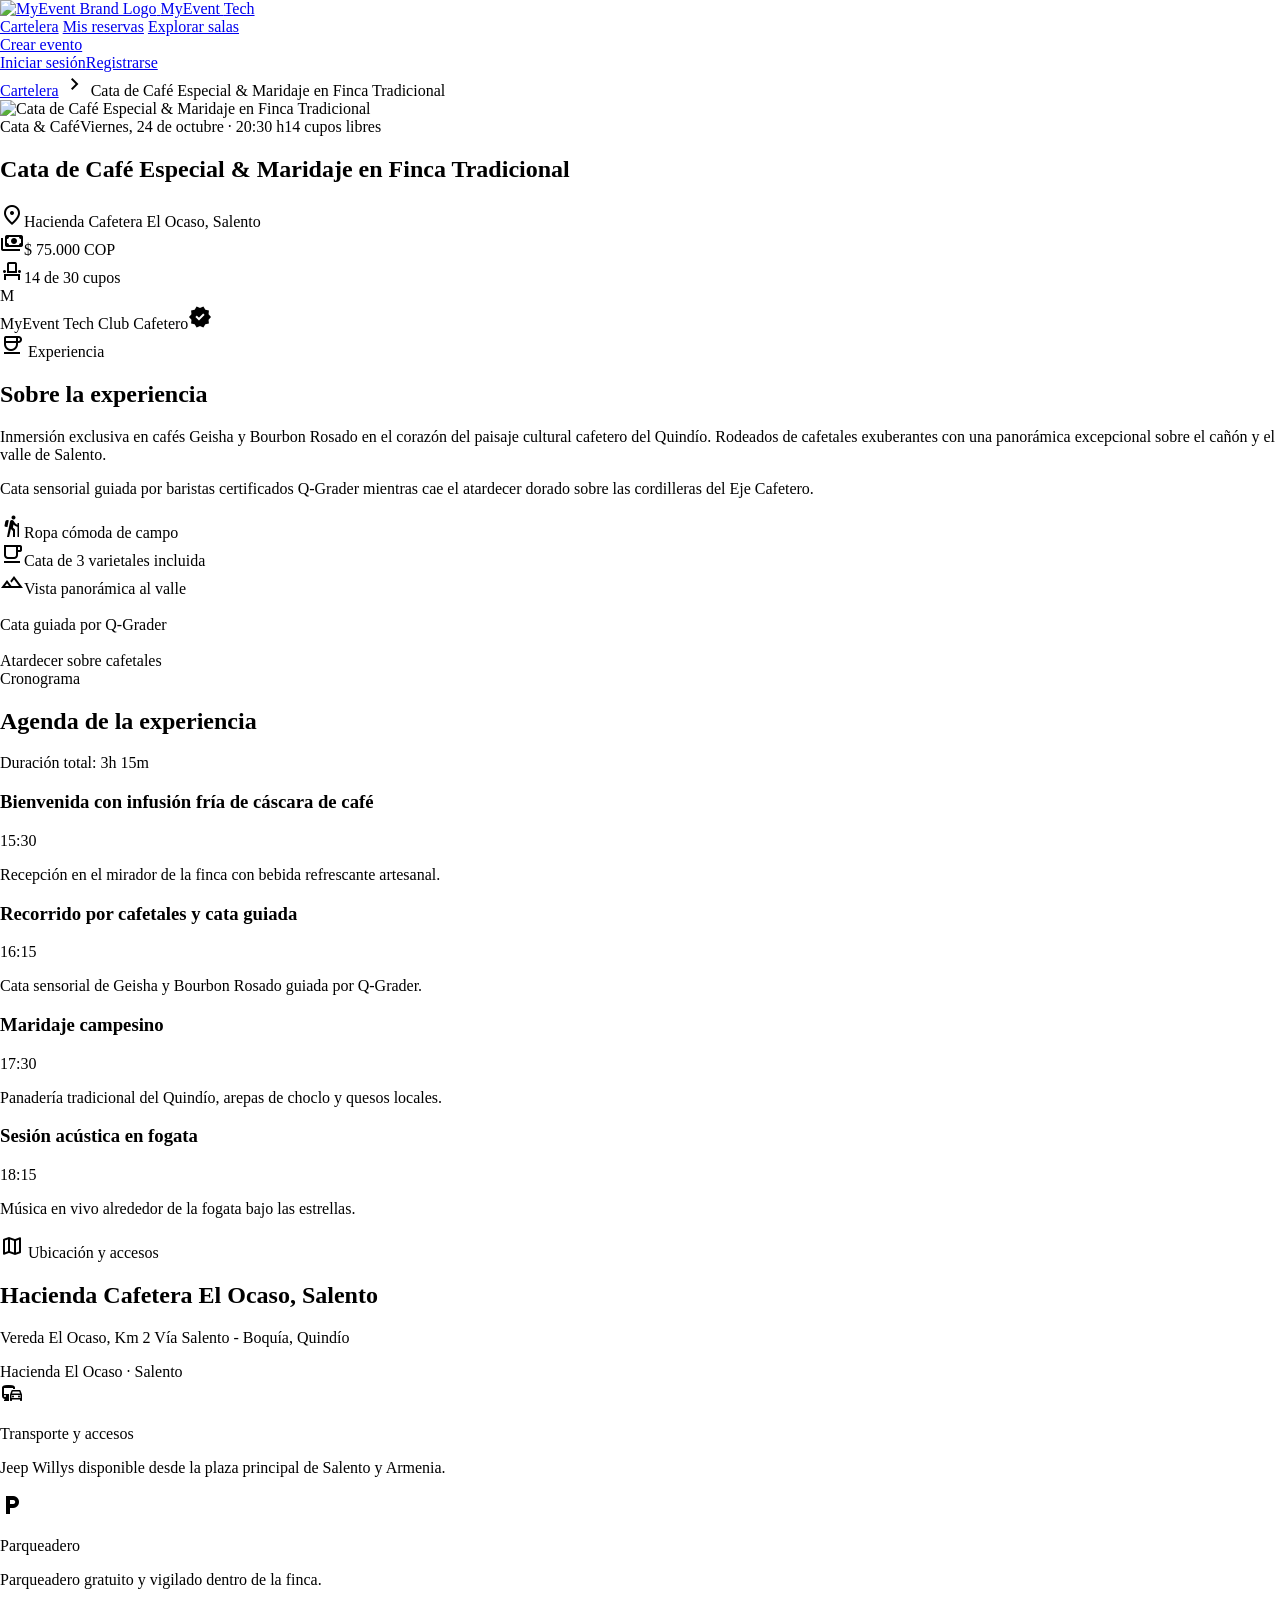
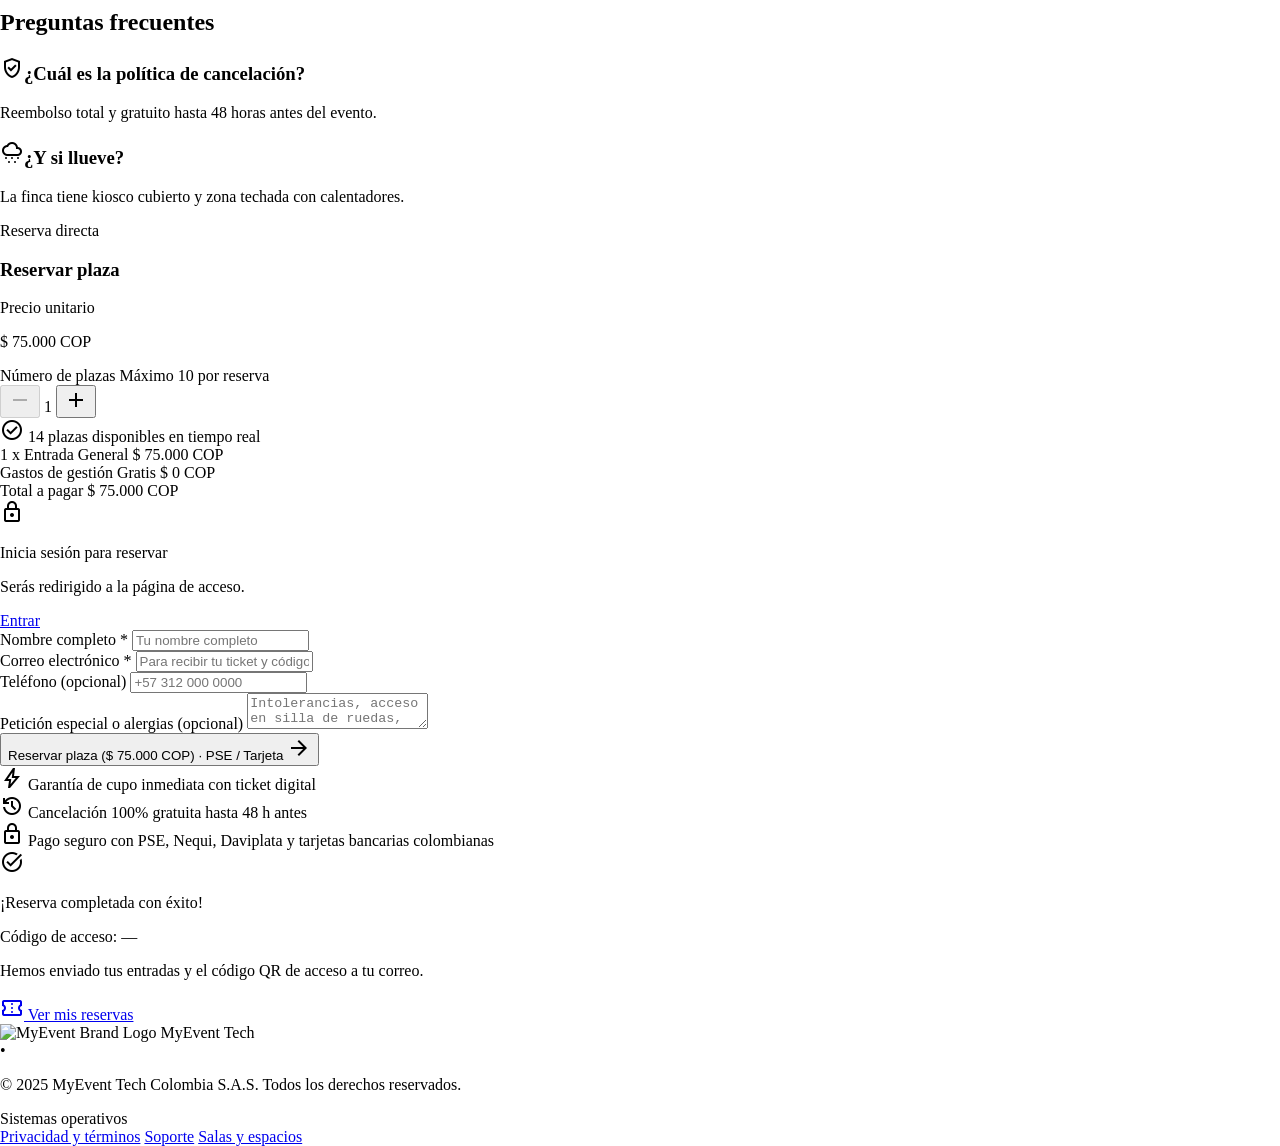
==== commit 25601715: "Login and events creation done" ====
--- a/pages/event-detail/index.html
+++ b/pages/event-detail/index.html
@@ -33,10 +33,9 @@
           },
           borderRadius: { DEFAULT:"0.25rem", lg:"0.5rem", xl:"0.75rem", full:"9999px" },
           fontFamily: {
-            "headline-lg":["Space Grotesk"], "headline-lg-mobile":["Space Grotesk"], "headline-sm":["Space Grotesk"],
-            "body-lg":["Inter"], display:["Space Grotesk"], "headline-md":["Space Grotesk"], "display-mobile":["Space Grotesk"],
-            "label-lg":["Space Grotesk"], "label-md":["Space Grotesk"], "label-sm":["Inter"], "code-num":["Space Grotesk"],
-            "body-md":["Inter"], "body-sm":["Inter"]
+            "headline-lg":["Space Grotesk"], "headline-sm":["Space Grotesk"], "body-lg":["Inter"], display:["Space Grotesk"],
+            "headline-md":["Space Grotesk"], "label-lg":["Space Grotesk"], "label-md":["Space Grotesk"], "label-sm":["Inter"],
+            "code-num":["Space Grotesk"], "body-md":["Inter"], "body-sm":["Inter"]
           },
           fontSize: {
             "display":["3.5rem",{lineHeight:"1.1",letterSpacing:"-0.02em"}],
@@ -68,7 +67,7 @@
   <header class="fixed top-0 inset-x-0 z-50 bg-surface/80 backdrop-blur-xl shadow-[0_1px_8px_rgba(0,0,0,0.04)]">
     <div class="h-16 max-w-7xl mx-auto px-6 lg:px-12 flex items-center justify-between gap-6">
       <div class="flex items-center gap-8">
-        <a class="flex items-center gap-3 transition-transform active:scale-95" data-path="cartelera" href="#">
+        <a class="flex items-center gap-3 transition-transform active:scale-95" href="../../">
           <img alt="MyEvent Brand Logo" class="h-8 w-auto object-contain"
             src="https://lh3.googleusercontent.com/aida/[base64]">
           <span class="font-headline-sm text-headline-sm font-bold tracking-tight text-on-surface">MyEvent
@@ -76,17 +75,14 @@
           </span>
         </a>
         <nav class="hidden md:flex items-center gap-2">
-          <a class="px-3.5 py-1.5 font-label-lg text-on-surface-variant hover:text-on-surface transition-colors rounded-full" data-path="cartelera" href="#">Cartelera</a>
-          <a class="px-3.5 py-1.5 font-label-lg text-on-surface-variant hover:text-on-surface transition-colors rounded-full" data-path="mis-reservas" href="#">Mis reservas</a>
-          <a class="px-3.5 py-1.5 font-label-lg text-on-surface-variant hover:text-on-surface transition-colors rounded-full" data-path="explorar-salas" href="#">Explorar salas</a>
+          <a class="px-3.5 py-1.5 font-label-lg text-on-surface-variant hover:text-on-surface transition-colors rounded-full" href="../../">Cartelera</a>
+          <a class="px-3.5 py-1.5 font-label-lg text-on-surface-variant hover:text-on-surface transition-colors rounded-full" href="../my-event/">Mis reservas</a>
+          <a class="px-3.5 py-1.5 font-label-lg text-on-surface-variant hover:text-on-surface transition-colors rounded-full" href="#">Explorar salas</a>
         </nav>
       </div>
       <div class="flex items-center gap-4">
-        <a class="hidden sm:inline-flex items-center justify-center px-4 py-2 font-label-lg text-on-primary bg-primary hover:bg-primary-container rounded-full transition-all shadow-[0_4px_14px_0_rgba(37,99,235,0.28)] active:scale-95" data-path="crear-evento" href="#">Crear evento</a>
-        <div class="flex items-center gap-3">
-          <a class="inline-flex items-center justify-center px-4 py-2 font-label-lg text-on-surface-variant hover:text-on-surface hover:bg-surface-container-high rounded-full transition-all" data-path="login" href="#">Iniciar sesión</a>
-          <a class="inline-flex items-center justify-center px-4 py-2 font-label-lg text-on-primary bg-primary hover:bg-primary-container rounded-full transition-all shadow-[0_4px_14px_0_rgba(37,99,235,0.28)] active:scale-95" data-path="register" href="#">Registrarse</a>
-        </div>
+        <a class="hidden sm:inline-flex items-center justify-center px-4 py-2 font-label-lg text-on-primary bg-primary hover:bg-primary-container rounded-full transition-all shadow-[0_4px_14px_0_rgba(37,99,235,0.28)] active:scale-95" href="../new-event/">Crear evento</a>
+        <div class="flex items-center gap-3" id="auth-nav"></div>
       </div>
     </div>
   </header>
@@ -95,14 +91,12 @@
     <div class="flex flex-col w-full">
       <div class="max-w-7xl mx-auto w-full px-4 sm:px-6 lg:px-12 py-8">
 
-        <!-- Breadcrumb -->
         <nav aria-label="Ruta de navegación" class="flex items-center gap-2 mb-6 text-on-surface-variant font-label-md">
           <a class="hover:text-primary transition-colors" href="../../">Cartelera</a>
           <span class="material-symbols-outlined text-outline text-[16px]" aria-hidden="true">chevron_right</span>
           <span id="breadcrumb-title" class="text-on-surface font-semibold truncate max-w-xs md:max-w-md" aria-current="page">Cargando…</span>
         </nav>
 
-        <!-- HERO (oculto hasta que JS lo rellene) -->
         <section id="hero" class="relative w-full rounded-2xl overflow-hidden bg-surface-container-lowest shadow-xl mb-10 hidden">
           <div class="absolute inset-0 z-0">
             <img id="hero-image" class="w-full h-full object-cover object-center filter brightness-[0.88]" alt="" fetchpriority="high" decoding="async">
@@ -119,13 +113,8 @@
           </div>
         </section>
 
-        <!-- Layout principal -->
         <div class="grid grid-cols-1 lg:grid-cols-12 gap-8 items-start">
-
-          <!-- Columna izquierda -->
           <div class="lg:col-span-7 space-y-8">
-
-            <!-- Descripción -->
             <article id="block-description" class="p-6 sm:p-8 rounded-2xl bg-surface-container-lowest shadow-sm hidden">
               <div class="flex items-center gap-2 text-primary mb-3">
                 <span class="material-symbols-outlined text-[22px]" aria-hidden="true">coffee</span>
@@ -136,10 +125,8 @@
               <div id="highlights" class="flex flex-wrap gap-4 pt-4 mt-2"></div>
             </article>
 
-            <!-- Galería -->
             <div id="gallery" class="grid grid-cols-2 gap-4 hidden"></div>
 
-            <!-- Agenda -->
             <article id="block-agenda" class="p-6 sm:p-8 rounded-2xl bg-surface-container-lowest shadow-sm hidden">
               <div class="flex items-center justify-between mb-6">
                 <div>
@@ -151,7 +138,6 @@
               <div id="agenda-timeline" class="relative pl-8 space-y-8 before:absolute before:left-[11px] before:top-2 before:bottom-2 before:w-[2px] before:bg-surface-container-highest"></div>
             </article>
 
-            <!-- Ubicación -->
             <article id="block-location" class="p-6 sm:p-8 rounded-2xl bg-surface-container-lowest shadow-sm hidden">
               <div class="flex items-center gap-2 text-primary mb-2">
                 <span class="material-symbols-outlined text-[22px]" aria-hidden="true">map</span>
@@ -169,14 +155,12 @@
               <div id="location-extra" class="grid grid-cols-1 sm:grid-cols-2 gap-4 mt-6"></div>
             </article>
 
-            <!-- FAQs -->
             <article id="block-faqs" class="p-6 sm:p-8 rounded-2xl bg-surface-container-lowest shadow-sm hidden">
               <h2 class="font-headline-md font-bold text-on-surface mb-6">Preguntas frecuentes</h2>
               <div id="faqs-list" class="space-y-4"></div>
             </article>
           </div>
 
-          <!-- Columna derecha: widget de reserva -->
           <div class="lg:col-span-5 lg:sticky lg:top-24">
             <div class="rounded-2xl bg-surface-container-lowest p-6 sm:p-8 shadow-[0_12px_40px_-8px_rgba(0,42,120,0.12)] relative overflow-hidden">
               <div class="absolute top-0 left-0 right-0 h-1.5 bg-gradient-to-r from-primary via-secondary to-primary-container"></div>
@@ -192,7 +176,6 @@
                 </div>
               </div>
 
-              <!-- Stepper -->
               <div class="bg-surface-container-low rounded-xl p-4 mb-6">
                 <div class="flex items-center justify-between mb-2">
                   <div>
@@ -215,7 +198,6 @@
                 </div>
               </div>
 
-              <!-- Desglose -->
               <div class="space-y-2.5 mb-6 text-body-sm font-body-sm text-on-surface-variant border-b border-surface-container pb-5">
                 <div class="flex items-center justify-between">
                   <span id="label-tickets-calc">1 x Entrada General</span>
@@ -234,7 +216,8 @@
                 </div>
               </div>
 
-              <!-- Formulario -->
+              <div id="booking-auth" class="hidden mb-5"></div>
+
               <form class="space-y-4" id="reservation-form" novalidate>
                 <div>
                   <label class="block font-label-md text-on-surface mb-1 font-medium" for="name">Nombre completo <span class="text-error" aria-hidden="true">*</span></label>
@@ -275,9 +258,16 @@
 
               <div class="hidden mt-6 p-4 rounded-xl bg-emerald-50 text-emerald-900 items-start gap-3 border border-emerald-200 animate-fadeIn" id="booking-success" role="status" aria-live="polite">
                 <span class="material-symbols-outlined text-emerald-600 text-[24px]" aria-hidden="true">task_alt</span>
-                <div>
+                <div class="flex-1">
                   <p class="font-headline-sm text-body-md font-bold text-emerald-900">¡Reserva completada con éxito!</p>
-                  <p class="font-body-sm text-emerald-700">Hemos enviado tus entradas y el código QR de acceso a tu correo.</p>
+                  <p class="font-body-sm text-body-sm text-emerald-700">
+                    Código de acceso: <span class="font-code-num font-bold" id="booking-success-code">—</span>
+                  </p>
+                  <p class="font-body-sm text-body-sm text-emerald-700">Hemos enviado tus entradas y el código QR de acceso a tu correo.</p>
+                  <a href="../my-event/" class="mt-3 inline-flex items-center gap-1.5 px-4 py-2 rounded-full bg-emerald-600 hover:bg-emerald-700 text-white font-label-md font-bold transition-colors">
+                    <span class="material-symbols-outlined text-[16px]" aria-hidden="true">confirmation_number</span>
+                    Ver mis reservas
+                  </a>
                 </div>
               </div>
             </div>
@@ -310,10 +300,11 @@
     </div>
   </footer>
 
-  <!-- Scripts: subimos 2 niveles para llegar a la raíz; app.js es local -->
   <script src="../../render-styles.js"></script>
   <script src="../../events-seed.js"></script>
   <script src="../../events-store.js"></script>
+  <script src="../../auth-store.js"></script>
+  <script src="../../reservations-store.js"></script>
   <script src="app.js"></script>
   <script src="../../nav.js"></script>
 </body>
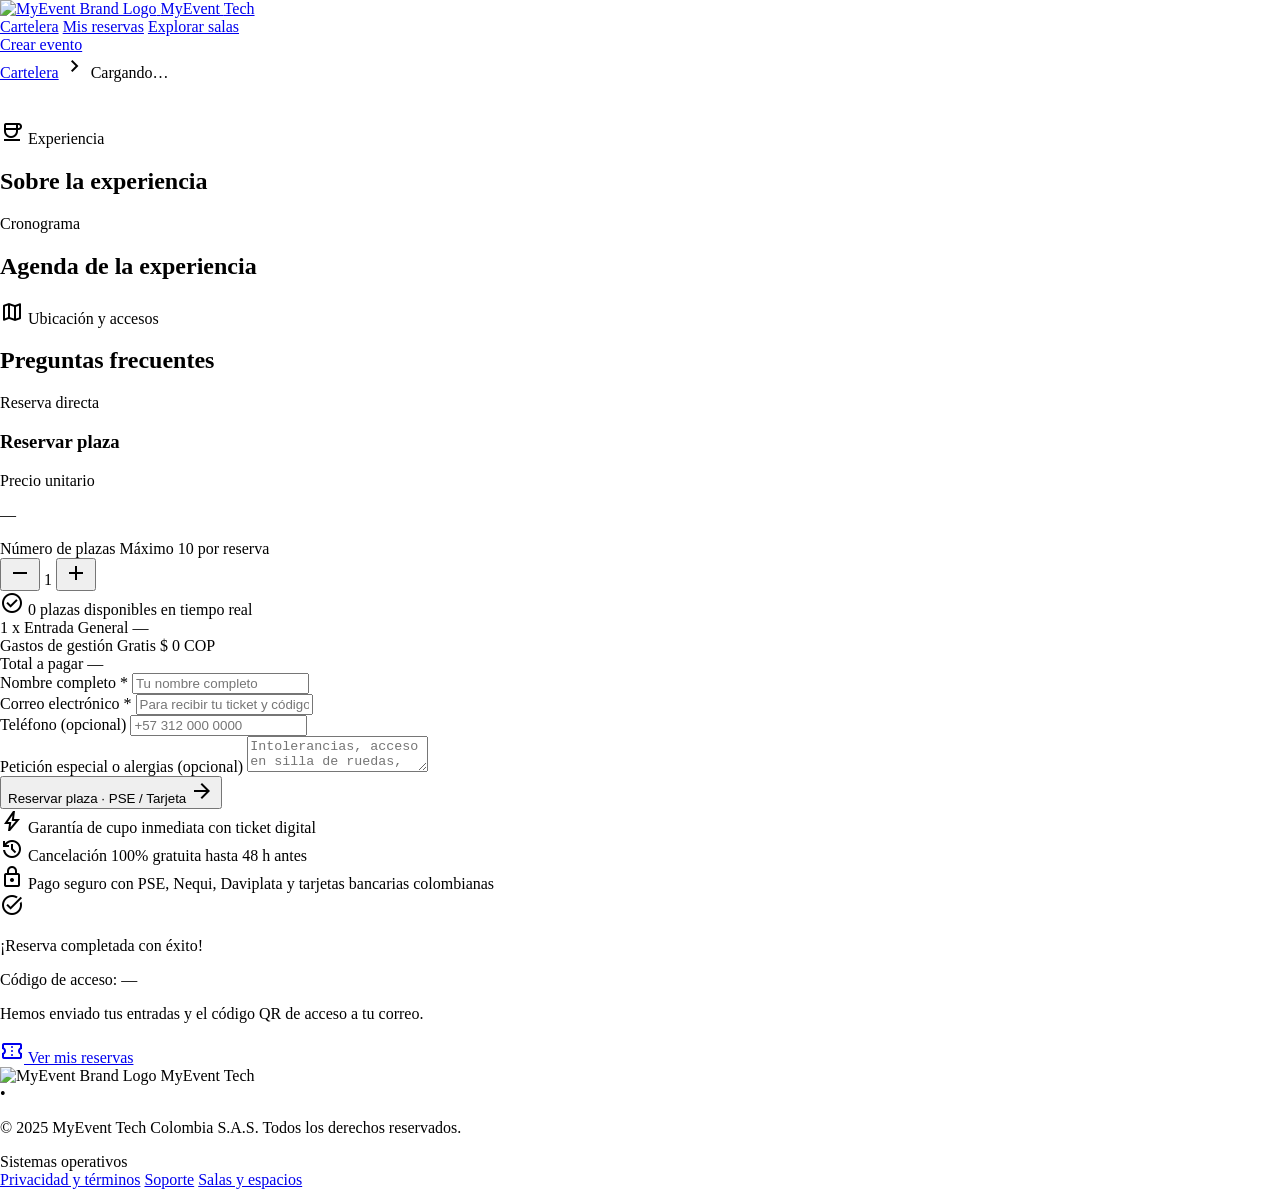
==== commit ce857580: "Supabase integration and google auth" ====
--- a/pages/event-detail/index.html
+++ b/pages/event-detail/index.html
@@ -17,8 +17,12 @@
 
   <link href="https://fonts.googleapis.com" rel="preconnect">
   <link crossorigin href="https://fonts.gstatic.com" rel="preconnect">
-  <link href="https://fonts.googleapis.com/css2?family=Inter:wght@400;500;600&family=Space+Grotesk:wght@600;700&display=swap" rel="stylesheet">
-  <link href="https://fonts.googleapis.com/css2?family=Material+Symbols+Outlined:opsz,wght,FILL,GRAD@20..48,100..700,0..1,-50..200" rel="stylesheet">
+  <link
+    href="https://fonts.googleapis.com/css2?family=Inter:wght@400;500;600&family=Space+Grotesk:wght@600;700&display=swap"
+    rel="stylesheet">
+  <link
+    href="https://fonts.googleapis.com/css2?family=Material+Symbols+Outlined:opsz,wght,FILL,GRAD@20..48,100..700,0..1,-50..200"
+    rel="stylesheet">
 
   <link rel="stylesheet" href="styles.css">
 
@@ -29,27 +33,27 @@
       theme: {
         extend: {
           colors: {
-            "inverse-surface":"#2a3040","on-secondary-fixed-variant":"#5a00c6","on-primary-fixed-variant":"#003ea8","on-secondary-container":"#fffbff","on-primary-container":"#eeefff","background":"#f9f9ff","on-surface":"#151b2a","error":"#ba1a1a","surface-bright":"#f9f9ff","on-background":"#151b2a","inverse-on-surface":"#edf0ff","secondary-container":"#8a4cfc","on-secondary-fixed":"#25005a","surface-container-highest":"#dce2f6","on-primary-fixed":"#00174b","primary":"#004ac6","on-tertiary-container":"#d7f6ff","surface-container-lowest":"#ffffff","secondary-fixed":"#eaddff","surface-dim":"#d3daee","outline":"#737686","on-tertiary-fixed":"#001f26","primary-container":"#2563eb","inverse-primary":"#b4c5ff","primary-fixed":"#dbe1ff","on-error":"#ffffff","on-error-container":"#93000a","tertiary-container":"#00788c","tertiary-fixed-dim":"#4cd7f6","surface-container":"#e9edff","surface-variant":"#dce2f6","on-tertiary-fixed-variant":"#004e5c","on-primary":"#ffffff","secondary-fixed-dim":"#d2bbff","surface-container-low":"#f1f3ff","tertiary-fixed":"#acedff","error-container":"#ffdad6","secondary":"#712ae2","surface-container-high":"#e2e8fc","on-surface-variant":"#434655","surface":"#f9f9ff","on-secondary":"#ffffff","primary-fixed-dim":"#b4c5ff","tertiary":"#005e6e","outline-variant":"#c3c6d7","on-tertiary":"#ffffff","surface-tint":"#0053db"
+            "inverse-surface": "#2a3040", "on-secondary-fixed-variant": "#5a00c6", "on-primary-fixed-variant": "#003ea8", "on-secondary-container": "#fffbff", "on-primary-container": "#eeefff", "background": "#f9f9ff", "on-surface": "#151b2a", "error": "#ba1a1a", "surface-bright": "#f9f9ff", "on-background": "#151b2a", "inverse-on-surface": "#edf0ff", "secondary-container": "#8a4cfc", "on-secondary-fixed": "#25005a", "surface-container-highest": "#dce2f6", "on-primary-fixed": "#00174b", "primary": "#004ac6", "on-tertiary-container": "#d7f6ff", "surface-container-lowest": "#ffffff", "secondary-fixed": "#eaddff", "surface-dim": "#d3daee", "outline": "#737686", "on-tertiary-fixed": "#001f26", "primary-container": "#2563eb", "inverse-primary": "#b4c5ff", "primary-fixed": "#dbe1ff", "on-error": "#ffffff", "on-error-container": "#93000a", "tertiary-container": "#00788c", "tertiary-fixed-dim": "#4cd7f6", "surface-container": "#e9edff", "surface-variant": "#dce2f6", "on-tertiary-fixed-variant": "#004e5c", "on-primary": "#ffffff", "secondary-fixed-dim": "#d2bbff", "surface-container-low": "#f1f3ff", "tertiary-fixed": "#acedff", "error-container": "#ffdad6", "secondary": "#712ae2", "surface-container-high": "#e2e8fc", "on-surface-variant": "#434655", "surface": "#f9f9ff", "on-secondary": "#ffffff", "primary-fixed-dim": "#b4c5ff", "tertiary": "#005e6e", "outline-variant": "#c3c6d7", "on-tertiary": "#ffffff", "surface-tint": "#0053db"
           },
-          borderRadius: { DEFAULT:"0.25rem", lg:"0.5rem", xl:"0.75rem", full:"9999px" },
+          borderRadius: { DEFAULT: "0.25rem", lg: "0.5rem", xl: "0.75rem", full: "9999px" },
           fontFamily: {
-            "headline-lg":["Space Grotesk"], "headline-sm":["Space Grotesk"], "body-lg":["Inter"], display:["Space Grotesk"],
-            "headline-md":["Space Grotesk"], "label-lg":["Space Grotesk"], "label-md":["Space Grotesk"], "label-sm":["Inter"],
-            "code-num":["Space Grotesk"], "body-md":["Inter"], "body-sm":["Inter"]
+            "headline-lg": ["Space Grotesk"], "headline-sm": ["Space Grotesk"], "body-lg": ["Inter"], display: ["Space Grotesk"],
+            "headline-md": ["Space Grotesk"], "label-lg": ["Space Grotesk"], "label-md": ["Space Grotesk"], "label-sm": ["Inter"],
+            "code-num": ["Space Grotesk"], "body-md": ["Inter"], "body-sm": ["Inter"]
           },
           fontSize: {
-            "display":["3.5rem",{lineHeight:"1.1",letterSpacing:"-0.02em"}],
-            "display-mobile":["2.25rem",{lineHeight:"1.15",letterSpacing:"-0.02em"}],
-            "headline-lg":["2.25rem",{lineHeight:"1.2",letterSpacing:"-0.01em"}],
-            "headline-md":["1.5rem",{lineHeight:"1.3"}],
-            "headline-sm":["1.125rem",{lineHeight:"1.4"}],
-            "body-lg":["1.0625rem",{lineHeight:"1.6"}],
-            "body-md":["1rem",{lineHeight:"1.6"}],
-            "body-sm":["0.875rem",{lineHeight:"1.55"}],
-            "label-lg":["0.9375rem",{lineHeight:"1.4"}],
-            "label-md":["0.8125rem",{lineHeight:"1.4"}],
-            "label-sm":["0.75rem",{lineHeight:"1.4"}],
-            "code-num":["1rem",{lineHeight:"1.4",letterSpacing:"0.01em"}]
+            "display": ["3.5rem", { lineHeight: "1.1", letterSpacing: "-0.02em" }],
+            "display-mobile": ["2.25rem", { lineHeight: "1.15", letterSpacing: "-0.02em" }],
+            "headline-lg": ["2.25rem", { lineHeight: "1.2", letterSpacing: "-0.01em" }],
+            "headline-md": ["1.5rem", { lineHeight: "1.3" }],
+            "headline-sm": ["1.125rem", { lineHeight: "1.4" }],
+            "body-lg": ["1.0625rem", { lineHeight: "1.6" }],
+            "body-md": ["1rem", { lineHeight: "1.6" }],
+            "body-sm": ["0.875rem", { lineHeight: "1.55" }],
+            "label-lg": ["0.9375rem", { lineHeight: "1.4" }],
+            "label-md": ["0.8125rem", { lineHeight: "1.4" }],
+            "label-sm": ["0.75rem", { lineHeight: "1.4" }],
+            "code-num": ["1rem", { lineHeight: "1.4", letterSpacing: "0.01em" }]
           }
         }
       }
@@ -57,10 +61,13 @@
   </script>
 </head>
 
-<body class="bg-surface font-body-md text-on-surface min-h-screen selection:bg-primary-fixed selection:text-on-primary-fixed">
+<body
+  class="bg-surface font-body-md text-on-surface min-h-screen selection:bg-primary-fixed selection:text-on-primary-fixed">
 
   <div class="fixed inset-0 pointer-events-none z-0 overflow-hidden">
-    <div class="absolute -top-40 left-1/2 -translate-x-1/2 w-[1000px] h-[480px] bg-gradient-to-b from-[#e0ecff]/60 via-[#dbeafe]/40 to-transparent blur-3xl opacity-70"></div>
+    <div
+      class="absolute -top-40 left-1/2 -translate-x-1/2 w-[1000px] h-[480px] bg-gradient-to-b from-[#e0ecff]/60 via-[#dbeafe]/40 to-transparent blur-3xl opacity-70">
+    </div>
     <div class="absolute top-1/4 right-0 w-[500px] h-[500px] bg-secondary-fixed/30 rounded-full blur-[120px]"></div>
   </div>
 
@@ -71,17 +78,22 @@
           <img alt="MyEvent Brand Logo" class="h-8 w-auto object-contain"
             src="https://lh3.googleusercontent.com/aida/[base64]">
           <span class="font-headline-sm text-headline-sm font-bold tracking-tight text-on-surface">MyEvent
-            <span class="text-primary font-normal text-body-sm align-middle ml-1 px-2 py-0.5 rounded-full bg-surface-container-high">Tech</span>
+            <span
+              class="text-primary font-normal text-body-sm align-middle ml-1 px-2 py-0.5 rounded-full bg-surface-container-high">Tech</span>
           </span>
         </a>
         <nav class="hidden md:flex items-center gap-2">
-          <a class="px-3.5 py-1.5 font-label-lg text-on-surface-variant hover:text-on-surface transition-colors rounded-full" href="../../">Cartelera</a>
-          <a class="px-3.5 py-1.5 font-label-lg text-on-surface-variant hover:text-on-surface transition-colors rounded-full" href="../my-event/">Mis reservas</a>
-          <a class="px-3.5 py-1.5 font-label-lg text-on-surface-variant hover:text-on-surface transition-colors rounded-full" href="#">Explorar salas</a>
+          <a class="px-3.5 py-1.5 font-label-lg text-on-surface-variant hover:text-on-surface transition-colors rounded-full"
+            href="../../">Cartelera</a>
+          <a class="px-3.5 py-1.5 font-label-lg text-on-surface-variant hover:text-on-surface transition-colors rounded-full"
+            href="../my-event/">Mis reservas</a>
+          <a class="px-3.5 py-1.5 font-label-lg text-on-surface-variant hover:text-on-surface transition-colors rounded-full"
+            href="#">Explorar salas</a>
         </nav>
       </div>
       <div class="flex items-center gap-4">
-        <a class="hidden sm:inline-flex items-center justify-center px-4 py-2 font-label-lg text-on-primary bg-primary hover:bg-primary-container rounded-full transition-all shadow-[0_4px_14px_0_rgba(37,99,235,0.28)] active:scale-95" href="../new-event/">Crear evento</a>
+        <a class="hidden sm:inline-flex items-center justify-center px-4 py-2 font-label-lg text-on-primary bg-primary hover:bg-primary-container rounded-full transition-all shadow-[0_4px_14px_0_rgba(37,99,235,0.28)] active:scale-95"
+          href="../new-event/">Crear evento</a>
         <div class="flex items-center gap-3" id="auth-nav"></div>
       </div>
     </div>
@@ -94,18 +106,23 @@
         <nav aria-label="Ruta de navegación" class="flex items-center gap-2 mb-6 text-on-surface-variant font-label-md">
           <a class="hover:text-primary transition-colors" href="../../">Cartelera</a>
           <span class="material-symbols-outlined text-outline text-[16px]" aria-hidden="true">chevron_right</span>
-          <span id="breadcrumb-title" class="text-on-surface font-semibold truncate max-w-xs md:max-w-md" aria-current="page">Cargando…</span>
+          <span id="breadcrumb-title" class="text-on-surface font-semibold truncate max-w-xs md:max-w-md"
+            aria-current="page">Cargando…</span>
         </nav>
 
-        <section id="hero" class="relative w-full rounded-2xl overflow-hidden bg-surface-container-lowest shadow-xl mb-10 hidden">
+        <section id="hero"
+          class="relative w-full rounded-2xl overflow-hidden bg-surface-container-lowest shadow-xl mb-10 hidden">
           <div class="absolute inset-0 z-0">
-            <img id="hero-image" class="w-full h-full object-cover object-center filter brightness-[0.88]" alt="" fetchpriority="high" decoding="async">
+            <img id="hero-image" class="w-full h-full object-cover object-center filter brightness-[0.88]" alt=""
+              fetchpriority="high" decoding="async">
             <div class="absolute inset-0 bg-gradient-to-t from-[#0e1422] via-[#0e1422]/65 to-transparent"></div>
             <div class="absolute inset-0 bg-gradient-to-r from-[#0e1422]/90 via-[#0e1422]/40 to-transparent"></div>
           </div>
           <div class="relative z-10 p-6 sm:p-10 lg:p-14 flex flex-col justify-end min-h-[440px] text-white">
             <div id="hero-chips" class="flex flex-wrap items-center gap-3 mb-4"></div>
-            <h1 id="hero-title" class="font-display text-headline-lg lg:text-display font-bold tracking-tight text-white mb-6 max-w-3xl leading-tight"></h1>
+            <h1 id="hero-title"
+              class="font-display text-headline-lg lg:text-display font-bold tracking-tight text-white mb-6 max-w-3xl leading-tight">
+            </h1>
             <div class="flex flex-wrap items-center justify-between gap-6 pt-4 border-t border-white/15">
               <div id="hero-meta" class="flex flex-wrap items-center gap-y-3 gap-x-6 text-slate-200 font-body-sm"></div>
               <div id="hero-organizer"></div>
@@ -133,9 +150,12 @@
                   <span class="font-label-sm uppercase tracking-wider font-bold text-primary">Cronograma</span>
                   <h2 class="font-headline-md font-bold text-on-surface">Agenda de la experiencia</h2>
                 </div>
-                <span id="duration-badge" class="px-3 py-1 rounded-full bg-surface-container text-on-surface-variant font-label-sm"></span>
-              </div>
-              <div id="agenda-timeline" class="relative pl-8 space-y-8 before:absolute before:left-[11px] before:top-2 before:bottom-2 before:w-[2px] before:bg-surface-container-highest"></div>
+                <span id="duration-badge"
+                  class="px-3 py-1 rounded-full bg-surface-container text-on-surface-variant font-label-sm"></span>
+              </div>
+              <div id="agenda-timeline"
+                class="relative pl-8 space-y-8 before:absolute before:left-[11px] before:top-2 before:bottom-2 before:w-[2px] before:bg-surface-container-highest">
+              </div>
             </article>
 
             <article id="block-location" class="p-6 sm:p-8 rounded-2xl bg-surface-container-lowest shadow-sm hidden">
@@ -145,9 +165,12 @@
               </div>
               <h2 id="location-title" class="font-headline-md font-bold text-on-surface mb-2"></h2>
               <p id="location-address" class="font-body-md text-on-surface-variant mb-6"></p>
-              <div class="w-full h-64 bg-surface-container-high rounded-xl relative overflow-hidden shadow-inner flex items-center justify-center" role="img" aria-label="Mapa de ubicación">
+              <div
+                class="w-full h-64 bg-surface-container-high rounded-xl relative overflow-hidden shadow-inner flex items-center justify-center"
+                role="img" aria-label="Mapa de ubicación">
                 <div class="absolute inset-0 bg-map-filandia"></div>
-                <div class="relative z-10 bg-surface/90 backdrop-blur-md px-4 py-2.5 rounded-full shadow-lg flex items-center gap-2.5">
+                <div
+                  class="relative z-10 bg-surface/90 backdrop-blur-md px-4 py-2.5 rounded-full shadow-lg flex items-center gap-2.5">
                   <span class="w-3 h-3 rounded-full bg-primary animate-ping" aria-hidden="true"></span>
                   <span id="map-label" class="font-label-md text-on-surface font-bold"></span>
                 </div>
@@ -162,8 +185,11 @@
           </div>
 
           <div class="lg:col-span-5 lg:sticky lg:top-24">
-            <div class="rounded-2xl bg-surface-container-lowest p-6 sm:p-8 shadow-[0_12px_40px_-8px_rgba(0,42,120,0.12)] relative overflow-hidden">
-              <div class="absolute top-0 left-0 right-0 h-1.5 bg-gradient-to-r from-primary via-secondary to-primary-container"></div>
+            <div
+              class="rounded-2xl bg-surface-container-lowest p-6 sm:p-8 shadow-[0_12px_40px_-8px_rgba(0,42,120,0.12)] relative overflow-hidden">
+              <div
+                class="absolute top-0 left-0 right-0 h-1.5 bg-gradient-to-r from-primary via-secondary to-primary-container">
+              </div>
 
               <div class="flex items-start justify-between gap-4 mb-6">
                 <div>
@@ -179,26 +205,35 @@
               <div class="bg-surface-container-low rounded-xl p-4 mb-6">
                 <div class="flex items-center justify-between mb-2">
                   <div>
-                    <span class="font-headline-sm text-body-md font-semibold text-on-surface block">Número de plazas</span>
-                    <span class="font-body-sm text-on-surface-variant">Máximo <span id="max-tickets-label">10</span> por reserva</span>
+                    <span class="font-headline-sm text-body-md font-semibold text-on-surface block">Número de
+                      plazas</span>
+                    <span class="font-body-sm text-on-surface-variant">Máximo <span id="max-tickets-label">10</span> por
+                      reserva</span>
                   </div>
                   <div class="flex items-center gap-3 bg-surface-container-lowest px-3 py-1.5 rounded-full shadow-sm">
-                    <button aria-label="Restar una plaza" class="w-8 h-8 rounded-full bg-surface-container text-on-surface flex items-center justify-center hover:bg-surface-container-highest transition-colors active:scale-95 disabled:opacity-40 disabled:cursor-not-allowed" id="btn-decrement" type="button">
+                    <button aria-label="Restar una plaza"
+                      class="w-8 h-8 rounded-full bg-surface-container text-on-surface flex items-center justify-center hover:bg-surface-container-highest transition-colors active:scale-95 disabled:opacity-40 disabled:cursor-not-allowed"
+                      id="btn-decrement" type="button">
                       <span class="material-symbols-outlined text-[18px]" aria-hidden="true">remove</span>
                     </button>
-                    <span class="font-code-num text-headline-sm text-on-surface font-bold min-w-[24px] text-center" id="ticket-count" aria-live="polite" aria-atomic="true">1</span>
-                    <button aria-label="Añadir una plaza" class="w-8 h-8 rounded-full bg-primary text-on-primary flex items-center justify-center hover:bg-primary-container transition-colors active:scale-95 disabled:opacity-40 disabled:cursor-not-allowed" id="btn-increment" type="button">
+                    <span class="font-code-num text-headline-sm text-on-surface font-bold min-w-[24px] text-center"
+                      id="ticket-count" aria-live="polite" aria-atomic="true">1</span>
+                    <button aria-label="Añadir una plaza"
+                      class="w-8 h-8 rounded-full bg-primary text-on-primary flex items-center justify-center hover:bg-primary-container transition-colors active:scale-95 disabled:opacity-40 disabled:cursor-not-allowed"
+                      id="btn-increment" type="button">
                       <span class="material-symbols-outlined text-[18px]" aria-hidden="true">add</span>
                     </button>
                   </div>
                 </div>
-                <div class="flex items-center gap-1.5 text-emerald-600 font-label-md mt-2 pt-2 border-t border-surface-container">
+                <div
+                  class="flex items-center gap-1.5 text-emerald-600 font-label-md mt-2 pt-2 border-t border-surface-container">
                   <span class="material-symbols-outlined text-[16px]" aria-hidden="true">check_circle</span>
                   <span><span id="spots-left-label">0</span> plazas disponibles en tiempo real</span>
                 </div>
               </div>
 
-              <div class="space-y-2.5 mb-6 text-body-sm font-body-sm text-on-surface-variant border-b border-surface-container pb-5">
+              <div
+                class="space-y-2.5 mb-6 text-body-sm font-body-sm text-on-surface-variant border-b border-surface-container pb-5">
                 <div class="flex items-center justify-between">
                   <span id="label-tickets-calc">1 x Entrada General</span>
                   <span class="font-medium text-on-surface font-code-num" id="tickets-subtotal">—</span>
@@ -206,7 +241,8 @@
                 <div class="flex items-center justify-between">
                   <span class="flex items-center gap-1">
                     Gastos de gestión
-                    <span class="px-1.5 py-0.5 rounded bg-emerald-100 text-emerald-700 text-[10px] font-bold uppercase">Gratis</span>
+                    <span
+                      class="px-1.5 py-0.5 rounded bg-emerald-100 text-emerald-700 text-[10px] font-bold uppercase">Gratis</span>
                   </span>
                   <span class="font-medium text-emerald-600 font-code-num">$ 0 COP</span>
                 </div>
@@ -220,24 +256,41 @@
 
               <form class="space-y-4" id="reservation-form" novalidate>
                 <div>
-                  <label class="block font-label-md text-on-surface mb-1 font-medium" for="name">Nombre completo <span class="text-error" aria-hidden="true">*</span></label>
-                  <input class="w-full h-12 px-4 rounded-xl bg-surface-container-low text-on-surface placeholder:text-outline font-body-md focus:outline-none focus:ring-2 focus:ring-primary focus:bg-surface-container-lowest transition-all" id="name" name="name" placeholder="Tu nombre completo" required autocomplete="name" type="text">
-                </div>
-                <div>
-                  <label class="block font-label-md text-on-surface mb-1 font-medium" for="email">Correo electrónico <span class="text-error" aria-hidden="true">*</span></label>
-                  <input class="w-full h-12 px-4 rounded-xl bg-surface-container-low text-on-surface placeholder:text-outline font-body-md focus:outline-none focus:ring-2 focus:ring-primary focus:bg-surface-container-lowest transition-all" id="email" name="email" placeholder="Para recibir tu ticket y código QR" required autocomplete="email" type="email">
-                </div>
-                <div>
-                  <label class="block font-label-md text-on-surface mb-1 font-medium" for="phone">Teléfono <span class="text-on-surface-variant font-normal">(opcional)</span></label>
-                  <input class="w-full h-12 px-4 rounded-xl bg-surface-container-low text-on-surface placeholder:text-outline font-body-md focus:outline-none focus:ring-2 focus:ring-primary focus:bg-surface-container-lowest transition-all" id="phone" name="phone" placeholder="+57 312 000 0000" autocomplete="tel" type="tel">
-                </div>
-                <div>
-                  <label class="block font-label-md text-on-surface mb-1 font-medium" for="notes">Petición especial o alergias <span class="text-on-surface-variant font-normal">(opcional)</span></label>
-                  <textarea class="w-full p-3 rounded-xl bg-surface-container-low text-on-surface placeholder:text-outline font-body-sm focus:outline-none focus:ring-2 focus:ring-primary focus:bg-surface-container-lowest transition-all resize-none" id="notes" name="notes" placeholder="Intolerancias, acceso en silla de ruedas, etc." rows="2"></textarea>
-                </div>
-                <button class="w-full h-14 mt-4 rounded-full bg-primary hover:bg-primary-container text-on-primary font-label-lg font-bold shadow-[0_6px_20px_0_rgba(37,99,235,0.38)] active:scale-[0.98] transition-all flex items-center justify-center gap-2 group" id="btn-submit" type="submit">
+                  <label class="block font-label-md text-on-surface mb-1 font-medium" for="name">Nombre completo <span
+                      class="text-error" aria-hidden="true">*</span></label>
+                  <input
+                    class="w-full h-12 px-4 rounded-xl bg-surface-container-low text-on-surface placeholder:text-outline font-body-md focus:outline-none focus:ring-2 focus:ring-primary focus:bg-surface-container-lowest transition-all"
+                    id="name" name="name" placeholder="Tu nombre completo" required autocomplete="name" type="text">
+                </div>
+                <div>
+                  <label class="block font-label-md text-on-surface mb-1 font-medium" for="email">Correo electrónico
+                    <span class="text-error" aria-hidden="true">*</span></label>
+                  <input
+                    class="w-full h-12 px-4 rounded-xl bg-surface-container-low text-on-surface placeholder:text-outline font-body-md focus:outline-none focus:ring-2 focus:ring-primary focus:bg-surface-container-lowest transition-all"
+                    id="email" name="email" placeholder="Para recibir tu ticket y código QR" required
+                    autocomplete="email" type="email">
+                </div>
+                <div>
+                  <label class="block font-label-md text-on-surface mb-1 font-medium" for="phone">Teléfono <span
+                      class="text-on-surface-variant font-normal">(opcional)</span></label>
+                  <input
+                    class="w-full h-12 px-4 rounded-xl bg-surface-container-low text-on-surface placeholder:text-outline font-body-md focus:outline-none focus:ring-2 focus:ring-primary focus:bg-surface-container-lowest transition-all"
+                    id="phone" name="phone" placeholder="+57 312 000 0000" autocomplete="tel" type="tel">
+                </div>
+                <div>
+                  <label class="block font-label-md text-on-surface mb-1 font-medium" for="notes">Petición especial o
+                    alergias <span class="text-on-surface-variant font-normal">(opcional)</span></label>
+                  <textarea
+                    class="w-full p-3 rounded-xl bg-surface-container-low text-on-surface placeholder:text-outline font-body-sm focus:outline-none focus:ring-2 focus:ring-primary focus:bg-surface-container-lowest transition-all resize-none"
+                    id="notes" name="notes" placeholder="Intolerancias, acceso en silla de ruedas, etc."
+                    rows="2"></textarea>
+                </div>
+                <button
+                  class="w-full h-14 mt-4 rounded-full bg-primary hover:bg-primary-container text-on-primary font-label-lg font-bold shadow-[0_6px_20px_0_rgba(37,99,235,0.38)] active:scale-[0.98] transition-all flex items-center justify-center gap-2 group"
+                  id="btn-submit" type="submit">
                   <span id="btn-submit-text">Reservar plaza · PSE / Tarjeta</span>
-                  <span class="material-symbols-outlined text-[20px] group-hover:translate-x-1 transition-transform" aria-hidden="true">arrow_forward</span>
+                  <span class="material-symbols-outlined text-[20px] group-hover:translate-x-1 transition-transform"
+                    aria-hidden="true">arrow_forward</span>
                 </button>
               </form>
 
@@ -256,15 +309,19 @@
                 </div>
               </div>
 
-              <div class="hidden mt-6 p-4 rounded-xl bg-emerald-50 text-emerald-900 items-start gap-3 border border-emerald-200 animate-fadeIn" id="booking-success" role="status" aria-live="polite">
+              <div
+                class="hidden mt-6 p-4 rounded-xl bg-emerald-50 text-emerald-900 items-start gap-3 border border-emerald-200 animate-fadeIn"
+                id="booking-success" role="status" aria-live="polite">
                 <span class="material-symbols-outlined text-emerald-600 text-[24px]" aria-hidden="true">task_alt</span>
                 <div class="flex-1">
                   <p class="font-headline-sm text-body-md font-bold text-emerald-900">¡Reserva completada con éxito!</p>
                   <p class="font-body-sm text-body-sm text-emerald-700">
                     Código de acceso: <span class="font-code-num font-bold" id="booking-success-code">—</span>
                   </p>
-                  <p class="font-body-sm text-body-sm text-emerald-700">Hemos enviado tus entradas y el código QR de acceso a tu correo.</p>
-                  <a href="../my-event/" class="mt-3 inline-flex items-center gap-1.5 px-4 py-2 rounded-full bg-emerald-600 hover:bg-emerald-700 text-white font-label-md font-bold transition-colors">
+                  <p class="font-body-sm text-body-sm text-emerald-700">Hemos enviado tus entradas y el código QR de
+                    acceso a tu correo.</p>
+                  <a href="../my-event/"
+                    class="mt-3 inline-flex items-center gap-1.5 px-4 py-2 rounded-full bg-emerald-600 hover:bg-emerald-700 text-white font-label-md font-bold transition-colors">
                     <span class="material-symbols-outlined text-[16px]" aria-hidden="true">confirmation_number</span>
                     Ver mis reservas
                   </a>
@@ -286,7 +343,8 @@
           <span class="font-headline-sm text-label-lg font-bold text-on-surface-variant">MyEvent Tech</span>
         </div>
         <span class="hidden sm:inline text-outline-variant" aria-hidden="true">•</span>
-        <p class="font-body-sm text-on-surface-variant">© 2025 MyEvent Tech Colombia S.A.S. Todos los derechos reservados.</p>
+        <p class="font-body-sm text-on-surface-variant">© 2025 MyEvent Tech Colombia S.A.S. Todos los derechos
+          reservados.</p>
       </div>
       <div class="flex flex-wrap items-center justify-center gap-6 font-label-sm text-on-surface-variant">
         <div class="flex items-center gap-2">
@@ -300,12 +358,7 @@
     </div>
   </footer>
 
-  <script src="../../render-styles.js"></script>
-  <script src="../../events-seed.js"></script>
-  <script src="../../events-store.js"></script>
-  <script src="../../auth-store.js"></script>
-  <script src="../../reservations-store.js"></script>
-  <script src="app.js"></script>
+  <script type="module" src="app.js"></script>
   <script src="../../nav.js"></script>
 </body>
 
